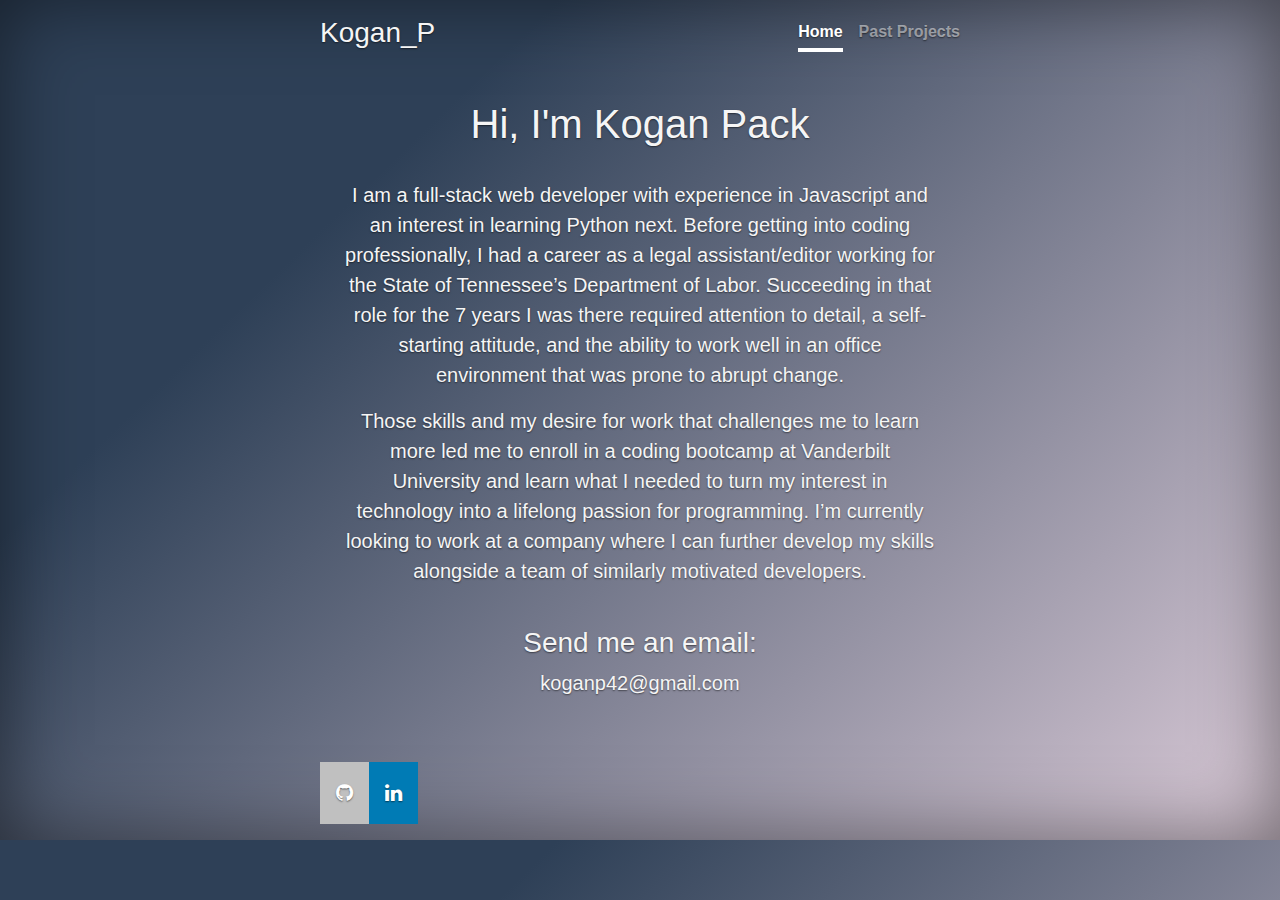
==== index.html @ a770a64e "Attempting to switch contacts into index. Tweaking css to fix pg layout" ====
<!DOCTYPE html>
<html lang="en">

<head>
    <meta charset="UTF-8">
    <meta name="viewport" content="width=device-width, initial-scale=1, shrink-to-fit=no">
    <title>Kogan's Responsive Portfolio</title>
    <link rel="stylesheet" href="https://stackpath.bootstrapcdn.com/bootstrap/4.3.1/css/bootstrap.min.css" integrity="sha384-ggOyR0iXCbMQv3Xipma34MD+dH/1fQ784/j6cY/iJTQUOhcWr7x9JvoRxT2MZw1T" crossorigin="anonymous">
    <link rel="stylesheet" href="https://cdnjs.cloudflare.com/ajax/libs/font-awesome/4.7.0/css/font-awesome.min.css">
    <link rel="stylesheet" type="text/css" href="assets/style.css">
</head>

<body class="text-center">
    <div class="cover-container d-flex w-100 h-100 p-3 mx-auto flex-column">
        <header class="masthead mb-auto">
            <div class="inner">
                <h3 class="masthead-brand">Kogan_P</h3>
                <nav class="nav nav-masthead justify-content-center">
                    <a class="nav-link active" href="index.html">Home</a>
                    <!-- <a class="nav-link" href="contacts.html">Contact Me</a> -->
                    <a class="nav-link" href="portfolio.html">Past Projects</a>
                </nav>
            </div>
        </header>

        <main role="main" class="inner cover my-5">
            <h1 class="cover-heading">Hi, I'm Kogan Pack</h1>
            <br>
            <p class="lead">
                    I am a full-stack web developer with experience in Javascript and an interest in learning Python next. Before getting into coding professionally, I had a career as a legal assistant/editor working for the State of Tennessee’s Department of Labor. Succeeding in that role for the 7 years I was there required attention to detail, a self-starting attitude, and the ability to work well in an office environment that was prone to abrupt change. 
            </p>  
            <p class="lead">        
                    Those skills and my desire for work that challenges me to learn more led me to enroll in a coding bootcamp at Vanderbilt University and learn what I needed to turn my interest in technology into a lifelong passion for programming. I’m currently looking to work at a company where I can further develop my skills alongside a team of similarly motivated developers.
            </p>
            <br>
            <h3 class="cover-heading">Send me an email:</h1>
            <p class="lead">koganp42@gmail.com</p>
        </main>

        <footer class="mastfoot mt-auto">
            <div class="inner icon-bar d-flex">
                <a href="https://github.com/koganp42" class="github"><i class="fa fa-github"></i></a>
                <a href="https://www.linkedin.com/in/kogan-pack-656b48178/" class="linkedin"><i class="fa fa-linkedin"></i></a>
            </div>
        </footer>
    </div>

    <script src="https://code.jquery.com/jquery-3.3.1.slim.min.js"
        integrity="sha384-q8i/X+965DzO0rT7abK41JStQIAqVgRVzpbzo5smXKp4YfRvH+8abtTE1Pi6jizo"
        crossorigin="anonymous"></script>
    <script src="https://cdnjs.cloudflare.com/ajax/libs/popper.js/1.14.7/umd/popper.min.js"
        integrity="sha384-UO2eT0CpHqdSJQ6hJty5KVphtPhzWj9WO1clHTMGa3JDZwrnQq4sF86dIHNDz0W1"
        crossorigin="anonymous"></script>
    <script src="https://stackpath.bootstrapcdn.com/bootstrap/4.3.1/js/bootstrap.min.js"
        integrity="sha384-JjSmVgyd0p3pXB1rRibZUAYoIIy6OrQ6VrjIEaFf/nJGzIxFDsf4x0xIM+B07jRM"
        crossorigin="anonymous"></script>
</body>

</html>
---- assets/style.css ----
/* body {
    font-family: 'Aerial','Helvetica Neue', Helvetica, sans-serif;
    background-color: #b1ade2;
background-image: linear-gradient(315deg, #b1ade2 0%, #7ddff8 74%);



}

#koganPic {
    height: 150px;
    width: 150px;
}

.border-1 {
    border-width: 5px !important;
    border-color: teal !important;
} */
/*
 * Globals
 */

/* Links */
a,
a:focus,
a:hover {
    color: #fff;
}

.btn-secondary,
.btn-secondary:hover,
.btn-secondary:focus {
    color: #333;
    text-shadow: none;
    background-color: #fff;
    border: .05rem solid #fff;
}

body {
    height: 100%;
    background-color: #dbcbd8;
    background-image: linear-gradient(316deg, #dbcbd8 0%, #2e4057 74%);
    display: -ms-flexbox;
    display: flex;
    color: whitesmoke;
    text-shadow: 0 .05rem .1rem rgba(0, 0, 0, .5);
    box-shadow: inset 0 0 5rem rgba(0, 0, 0, .5);
}

.cover-container {
    max-width: 42em;
}

.masthead {
    margin-bottom: 2rem;
}

.masthead-brand {
    margin-bottom: 0;
}

.nav-masthead .nav-link {
    padding: .25rem 0;
    font-weight: 700;
    color: rgba(255, 255, 255, .5);
    background-color: transparent;
    border-bottom: .25rem solid transparent;
}

.nav-masthead .nav-link:hover,
.nav-masthead .nav-link:focus {
    border-bottom-color: rgba(255, 255, 255, .25);
}

.nav-masthead .nav-link + .nav-link {
    margin-left: 1rem;
}

.nav-masthead .active {
    color: #fff;
    border-bottom-color: #fff;
}

@media (min-width: 48em) {
    .masthead-brand {
        float: left;
  }
    .nav-masthead {
        float: right;
  }
}

.cover {
    padding: 0 1.5rem;
}
.cover .btn-lg {
    padding: .75rem 1.25rem;
    font-weight: 700;
}

.icon-bar {
    width: 50px;
  }
  
.icon-bar a {
    display: block;
    text-align: center;
    padding: 16px;
    transition: all 0.3s ease;
    color: white;
    font-size: 20px;
}
  
.icon-bar a:hover {
    background-color: #000;
}

.linkedin {
    background: #007bb5;
    color: white;
}

.github {
    background: silver;
    color: white;
}
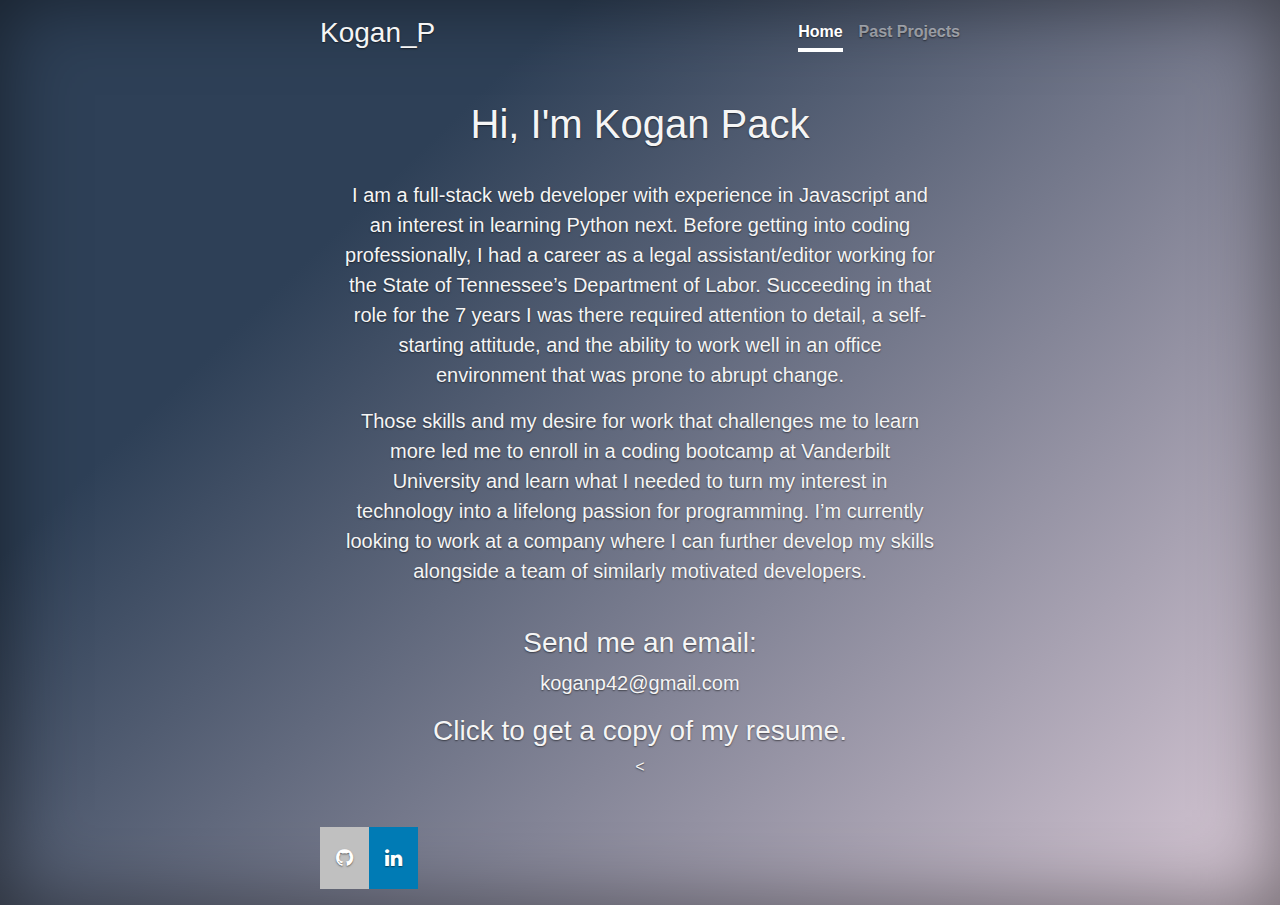
==== commit 43437091: "Added brand statement" ====
--- a/index.html
+++ b/index.html
@@ -35,6 +35,8 @@
             <br>
             <h3 class="cover-heading">Send me an email:</h1>
             <p class="lead">koganp42@gmail.com</p>
+            <h3 class="cover-heading"><a>Click to get a copy of my resume.</a></h3>
+            <
         </main>
 
         <footer class="mastfoot mt-auto">
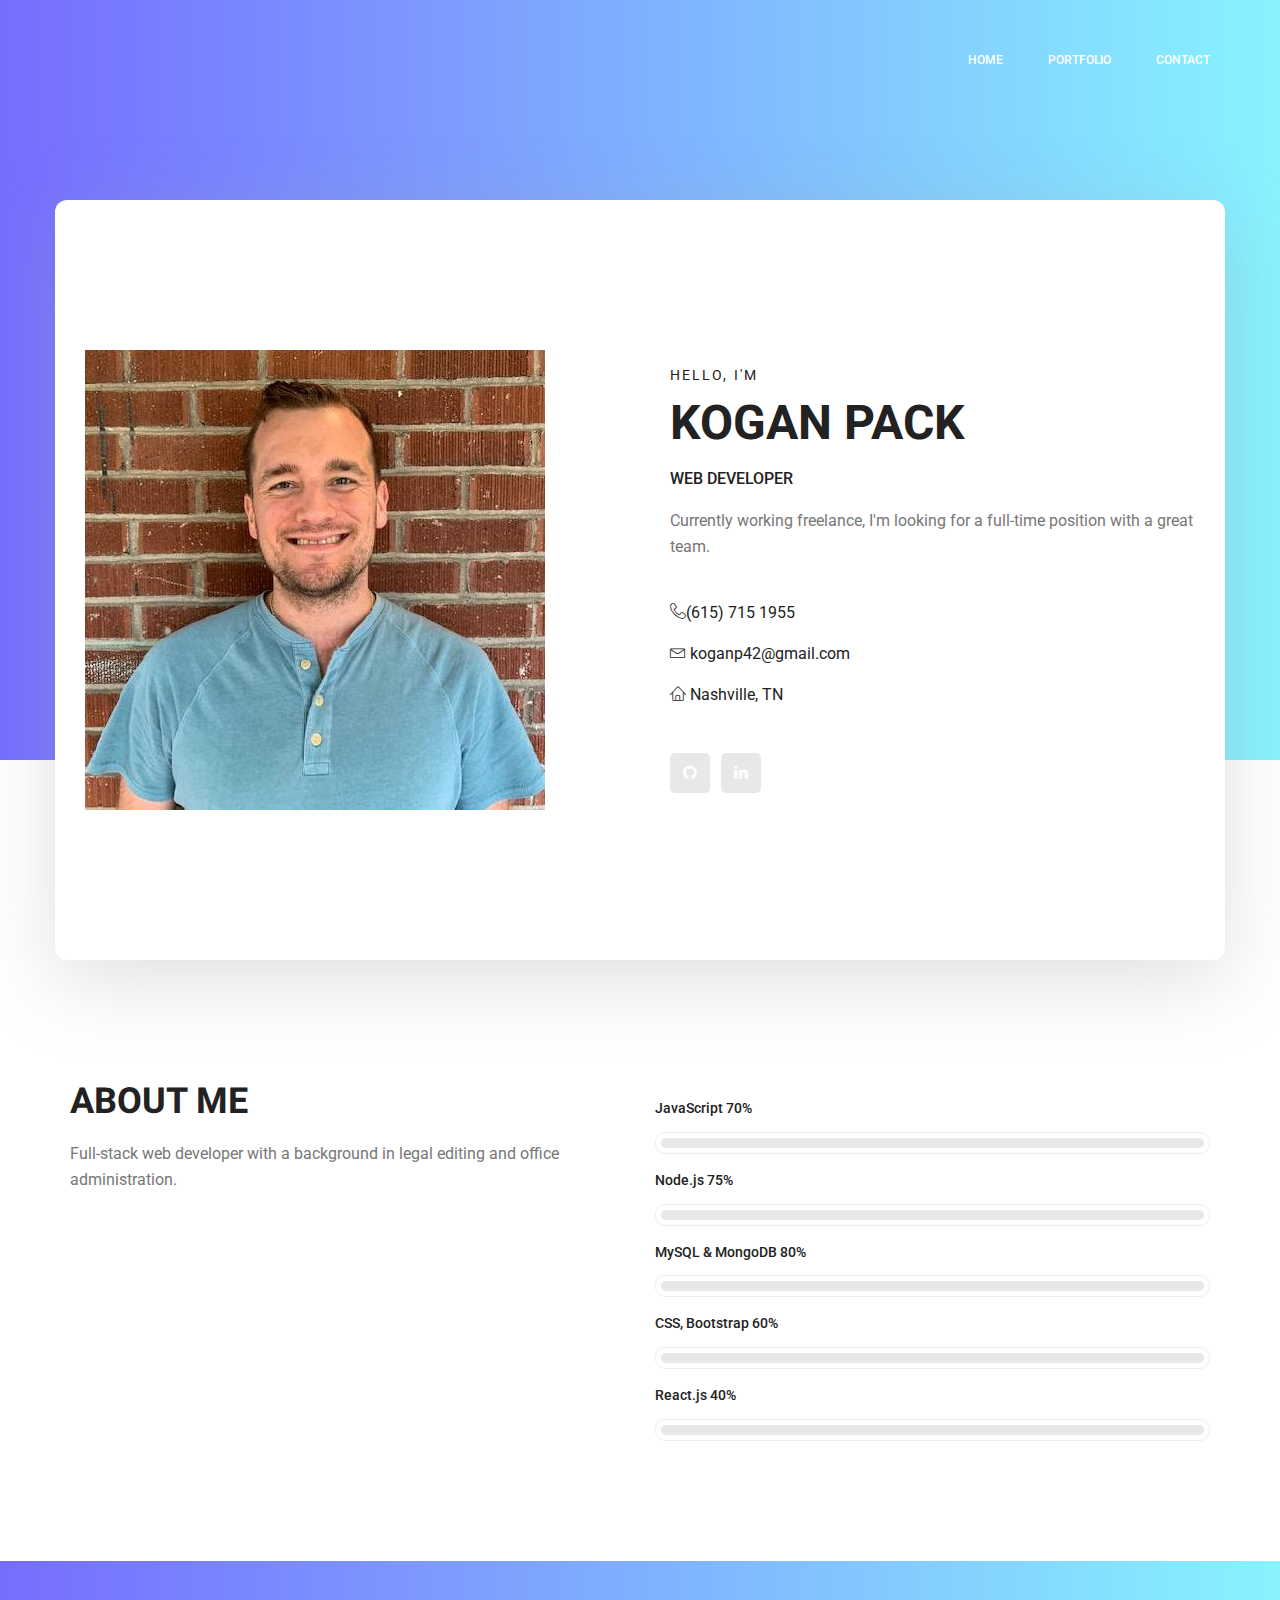
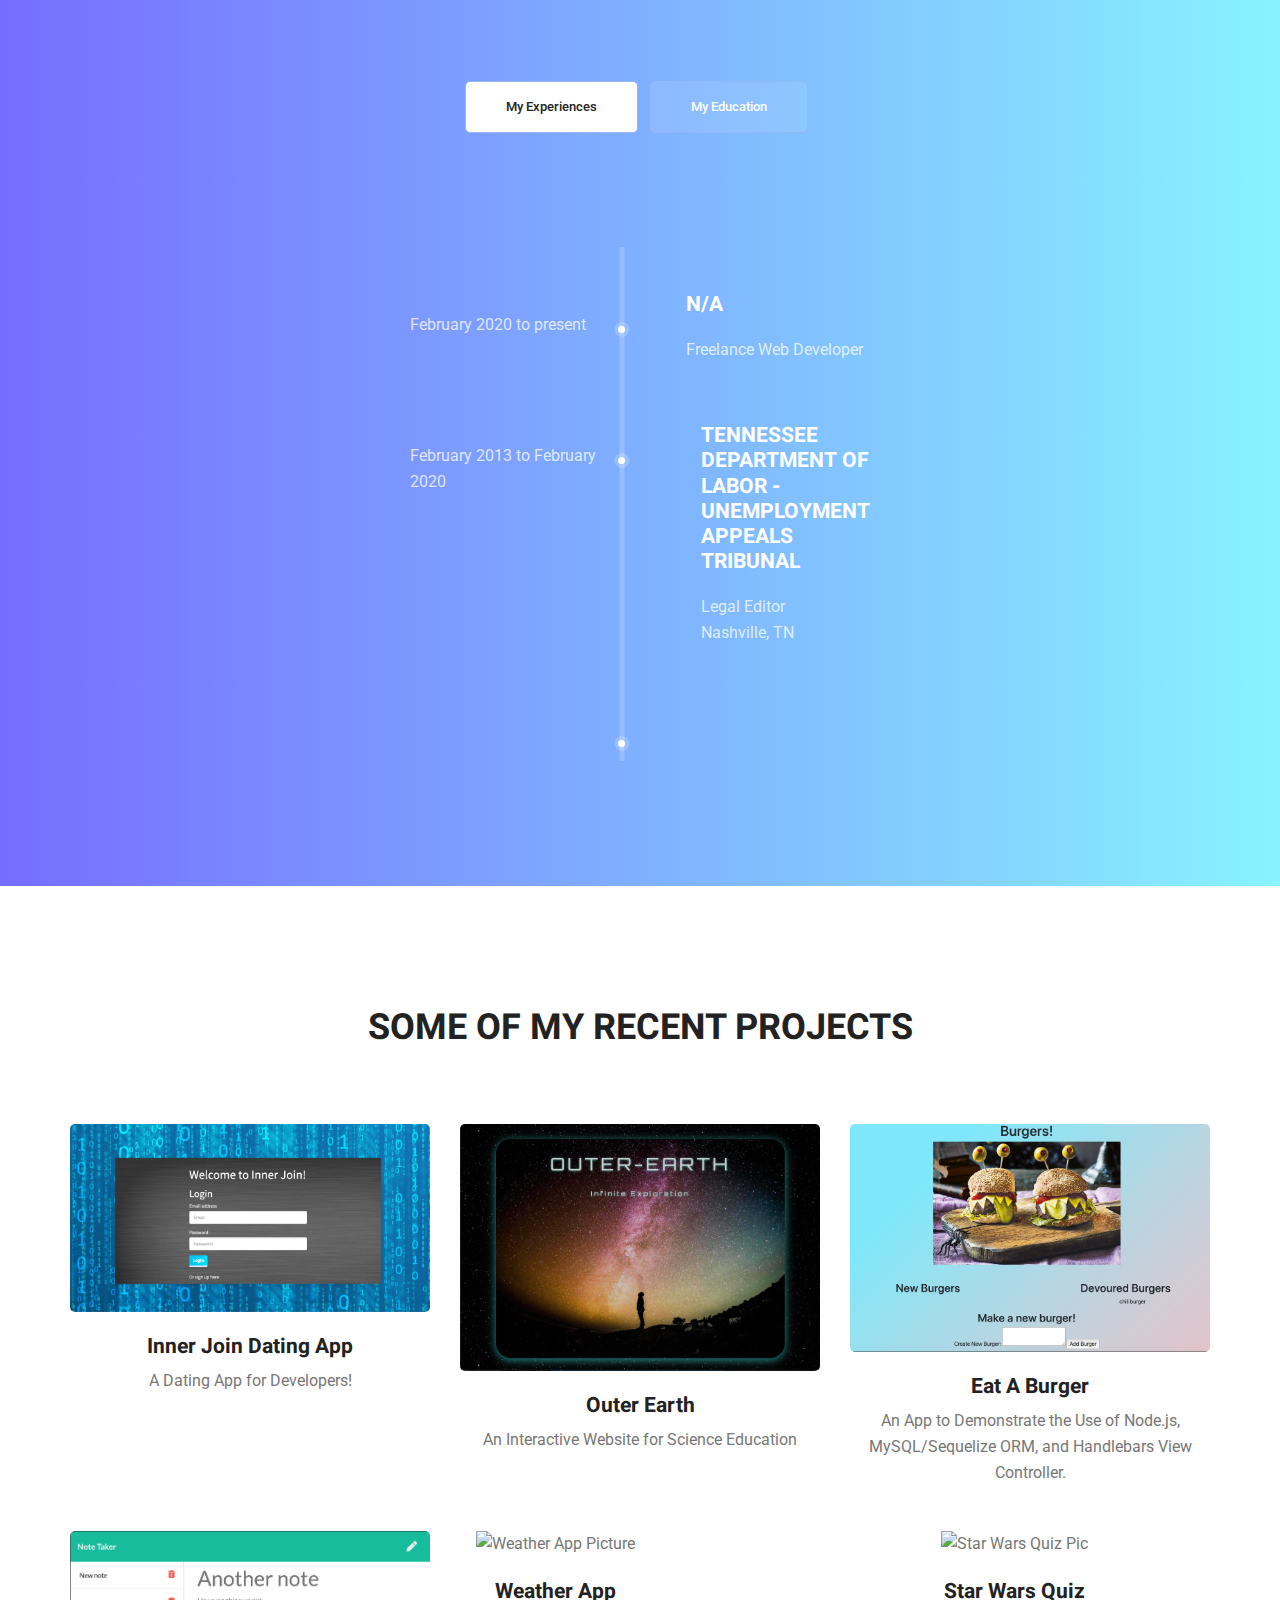
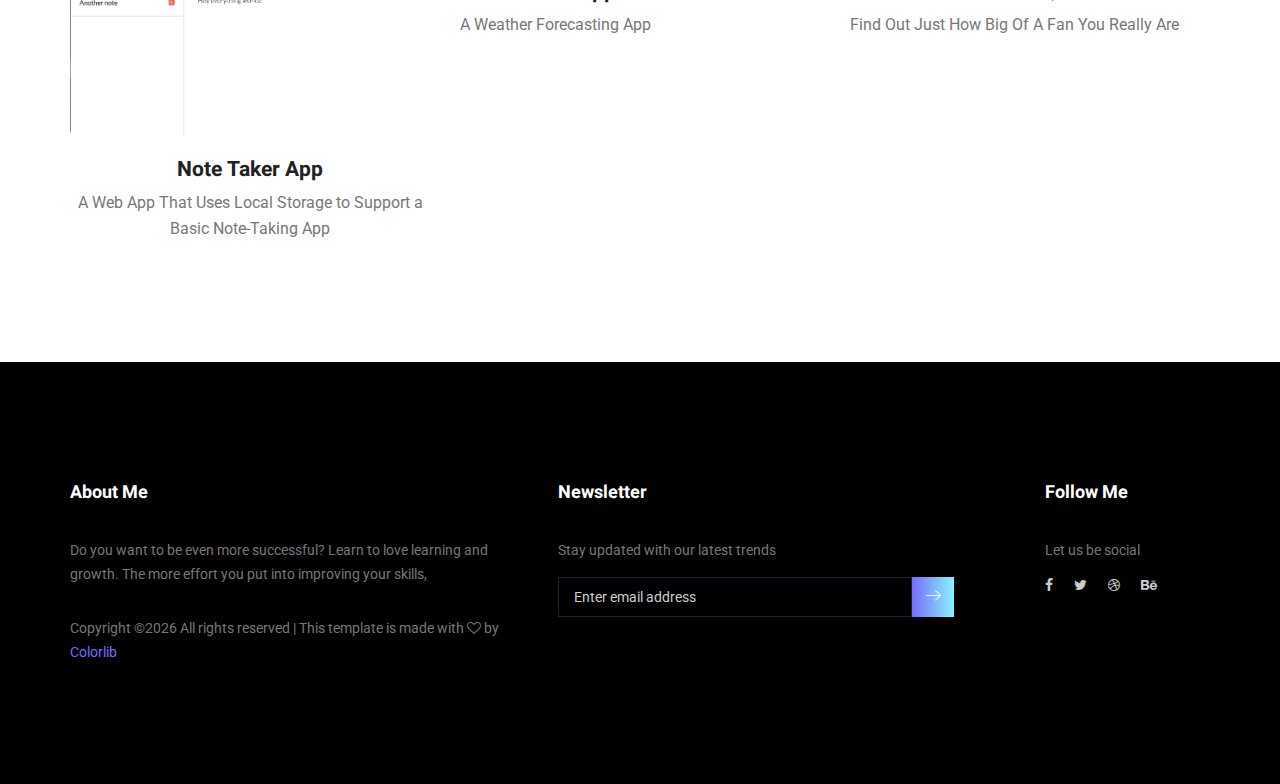
==== commit 17d7a8cd: "Fully revamped portfolio site with links to past projects" ====
--- a/index.html
+++ b/index.html
@@ -1,61 +1,402 @@
-<!DOCTYPE html>
-<html lang="en">
-
-<head>
-    <meta charset="UTF-8">
-    <meta name="viewport" content="width=device-width, initial-scale=1, shrink-to-fit=no">
-    <title>Kogan's Responsive Portfolio</title>
-    <link rel="stylesheet" href="https://stackpath.bootstrapcdn.com/bootstrap/4.3.1/css/bootstrap.min.css" integrity="sha384-ggOyR0iXCbMQv3Xipma34MD+dH/1fQ784/j6cY/iJTQUOhcWr7x9JvoRxT2MZw1T" crossorigin="anonymous">
-    <link rel="stylesheet" href="https://cdnjs.cloudflare.com/ajax/libs/font-awesome/4.7.0/css/font-awesome.min.css">
-    <link rel="stylesheet" type="text/css" href="assets/style.css">
-</head>
-
-<body class="text-center">
-    <div class="cover-container d-flex w-100 h-100 p-3 mx-auto flex-column">
-        <header class="masthead mb-auto">
-            <div class="inner">
-                <h3 class="masthead-brand">Kogan_P</h3>
-                <nav class="nav nav-masthead justify-content-center">
-                    <a class="nav-link active" href="index.html">Home</a>
-                    <!-- <a class="nav-link" href="contacts.html">Contact Me</a> -->
-                    <a class="nav-link" href="portfolio.html">Past Projects</a>
-                </nav>
-            </div>
-        </header>
-
-        <main role="main" class="inner cover my-5">
-            <h1 class="cover-heading">Hi, I'm Kogan Pack</h1>
-            <br>
-            <p class="lead">
-                    I am a full-stack web developer with experience in Javascript and an interest in learning Python next. Before getting into coding professionally, I had a career as a legal assistant/editor working for the State of Tennessee’s Department of Labor. Succeeding in that role for the 7 years I was there required attention to detail, a self-starting attitude, and the ability to work well in an office environment that was prone to abrupt change. 
-            </p>  
-            <p class="lead">        
-                    Those skills and my desire for work that challenges me to learn more led me to enroll in a coding bootcamp at Vanderbilt University and learn what I needed to turn my interest in technology into a lifelong passion for programming. I’m currently looking to work at a company where I can further develop my skills alongside a team of similarly motivated developers.
-            </p>
-            <br>
-            <h3 class="cover-heading">Send me an email:</h1>
-            <p class="lead">koganp42@gmail.com</p>
-            <h3 class="cover-heading"><a>Click to get a copy of my resume.</a></h3>
-            <
-        </main>
-
-        <footer class="mastfoot mt-auto">
-            <div class="inner icon-bar d-flex">
-                <a href="https://github.com/koganp42" class="github"><i class="fa fa-github"></i></a>
-                <a href="https://www.linkedin.com/in/kogan-pack-656b48178/" class="linkedin"><i class="fa fa-linkedin"></i></a>
-            </div>
-        </footer>
-    </div>
-
-    <script src="https://code.jquery.com/jquery-3.3.1.slim.min.js"
-        integrity="sha384-q8i/X+965DzO0rT7abK41JStQIAqVgRVzpbzo5smXKp4YfRvH+8abtTE1Pi6jizo"
-        crossorigin="anonymous"></script>
-    <script src="https://cdnjs.cloudflare.com/ajax/libs/popper.js/1.14.7/umd/popper.min.js"
-        integrity="sha384-UO2eT0CpHqdSJQ6hJty5KVphtPhzWj9WO1clHTMGa3JDZwrnQq4sF86dIHNDz0W1"
-        crossorigin="anonymous"></script>
-    <script src="https://stackpath.bootstrapcdn.com/bootstrap/4.3.1/js/bootstrap.min.js"
-        integrity="sha384-JjSmVgyd0p3pXB1rRibZUAYoIIy6OrQ6VrjIEaFf/nJGzIxFDsf4x0xIM+B07jRM"
-        crossorigin="anonymous"></script>
-</body>
-
+<!doctype html>
+<html lang="en">
+    <head>
+        <!-- Required meta tags -->
+        <meta charset="utf-8">
+        <meta name="viewport" content="width=device-width, initial-scale=1, shrink-to-fit=no">
+        <link rel="icon" href="img/favicon.png" type="image/png">
+        <title>Kogan Pack's Portfolio</title>
+        <!-- Bootstrap CSS -->
+        <link rel="stylesheet" href="css/bootstrap.css">
+        <link rel="stylesheet" href="vendors/linericon/style.css">
+        <link rel="stylesheet" href="css/font-awesome.min.css">
+        <link rel="stylesheet" href="vendors/owl-carousel/owl.carousel.min.css">
+        <link rel="stylesheet" href="vendors/lightbox/simpleLightbox.css">
+        <link rel="stylesheet" href="vendors/nice-select/css/nice-select.css">
+        <link rel="stylesheet" href="vendors/animate-css/animate.css">
+        <link rel="stylesheet" href="vendors/popup/magnific-popup.css">
+        <link rel="stylesheet" href="vendors/flaticon/flaticon.css">
+        <!-- main css -->
+        <link rel="stylesheet" href="css/style.css">
+        <link rel="stylesheet" href="css/responsive.css">
+    </head>
+    <body>
+        
+        <!--================Header Menu Area =================-->
+        <header class="header_area">
+            <div class="main_menu">
+            	<nav class="navbar navbar-expand-lg navbar-light">
+					<div class="container box_1620">
+						<button class="navbar-toggler" type="button" data-toggle="collapse" data-target="#navbarSupportedContent" aria-controls="navbarSupportedContent" aria-expanded="false" aria-label="Toggle navigation">
+							<span class="icon-bar"></span>
+							<span class="icon-bar"></span>
+							<span class="icon-bar"></span>
+						</button>
+						<div class="collapse navbar-collapse offset" id="navbarSupportedContent">
+							<ul class="nav navbar-nav menu_nav ml-auto">
+								<li class="nav-item active"><a class="nav-link" href="index.html">Home</a></li> 
+								<li class="nav-item"><a class="nav-link" href="portfolio.html">Portfolio</a></li> 
+								<li class="nav-item"><a class="nav-link" href="contact.html">Contact</a></li>
+							</ul>
+						</div> 
+					</div>
+            	</nav>
+            </div>
+        </header>
+        <!--================Header Menu Area =================-->
+        
+        <!--================Home Banner Area =================-->
+        <section class="home_banner_area">
+           	<div class="container box_1620">
+           		<div class="banner_inner d-flex align-items-center">
+					<div class="banner_content">
+						<div class="media">
+							<div class="d-flex">
+								<img src="img/profilePic.jpeg" alt="Kogan Pack Profile Picture">
+							</div>
+							<div class="media-body">
+								<div class="personal_text">
+									<h6>Hello, I'm</h6>
+									<h3>Kogan Pack</h3>
+									<h4>Web Developer</h4>
+									<p>Currently working freelance, I'm looking for a full-time position with a great team.</p>
+									<ul class="list basic_info">
+										<li><i class="lnr lnr-phone-handset"></i>(615) 715 1955</a></li>
+										<li><i class="lnr lnr-envelope"></i> koganp42@gmail.com</a></li>
+										<li><i class="lnr lnr-home"></i> Nashville, TN</a></li>
+									</ul>
+									<ul class="list personal_social">
+										<li><a href="https://github.com/koganp42"><i class="fa fa-github"></i></a></li>
+										<li><a href="https://www.linkedin.com/in/kogan-pack-656b48178/"><i class="fa fa-linkedin"></i></a></li>
+									</ul>
+								</div>
+							</div>
+						</div>
+					</div>
+				</div>
+            </div>
+        </section>
+        <!--================End Home Banner Area =================-->
+        
+        <!--================Welcome Area =================-->
+        <section class="welcome_area p_120">
+        	<div class="container">
+        		<div class="row welcome_inner">
+        			<div class="col-lg-6">
+        				<div class="welcome_text">
+        					<h4>About Me</h4>
+        					<p>Full-stack web developer with a background in legal editing and office administration. </p>
+        				</div>
+        			</div>
+        			<div class="col-lg-6">
+        				<div class="tools_expert">
+        					<div class="skill_main">
+								<div class="skill_item">
+									<h4>JavaScript <span class="counter">70</span>%</h4>
+									<div class="progress_br">
+										<div class="progress">
+											<div class="progress-bar" role="progressbar" aria-valuenow="70" aria-valuemin="0" aria-valuemax="100"></div>
+										</div>
+									</div>
+								</div>
+								<div class="skill_item">
+									<h4>Node.js <span class="counter">75</span>%</h4>
+									<div class="progress_br">
+										<div class="progress">
+											<div class="progress-bar" role="progressbar" aria-valuenow="75" aria-valuemin="0" aria-valuemax="100"></div>
+										</div>
+									</div>
+								</div>
+								<div class="skill_item">
+									<h4>MySQL & MongoDB <span class="counter">80</span>%</h4>
+									<div class="progress_br">
+										<div class="progress">
+											<div class="progress-bar" role="progressbar" aria-valuenow="80" aria-valuemin="0" aria-valuemax="100"></div>
+										</div>
+									</div>
+								</div>
+								<div class="skill_item">
+									<h4>CSS, Bootstrap <span class="counter">60</span>%</h4>
+									<div class="progress_br">
+										<div class="progress">
+											<div class="progress-bar" role="progressbar" aria-valuenow="60" aria-valuemin="0" aria-valuemax="100"></div>
+										</div>
+									</div>
+								</div>
+								<div class="skill_item">
+									<h4>React.js <span class="counter">40</span>%</h4>
+									<div class="progress_br">
+										<div class="progress">
+											<div class="progress-bar" role="progressbar" aria-valuenow="40" aria-valuemin="0" aria-valuemax="100"></div>
+										</div>
+									</div>
+								</div>
+							</div>
+        				</div>
+        			</div>
+        		</div>
+        	</div>
+        </section>
+        <!--================End Welcome Area =================-->
+        
+        <!--================My Tabs Area =================-->
+        <section class="mytabs_area p_120">
+        	<div class="container">
+        		<div class="tabs_inner">
+					<ul class="nav nav-tabs" id="myTab" role="tablist">
+						<li class="nav-item">
+							<a class="nav-link active" id="home-tab" data-toggle="tab" href="#home" role="tab" aria-controls="home" aria-selected="true">My Experiences</a>
+						</li>
+						<li class="nav-item">
+							<a class="nav-link" id="profile-tab" data-toggle="tab" href="#profile" role="tab" aria-controls="profile" aria-selected="false">My Education</a>
+						</li>
+					</ul>
+					<div class="tab-content" id="myTabContent">
+						<div class="tab-pane fade show active" id="home" role="tabpanel" aria-labelledby="home-tab">
+							<ul class="list">
+								<li>
+									<span></span>
+									<div class="media">
+										<div class="d-flex">
+											<p>February 2020 to present</p>
+										</div>
+										<div class="media-body">
+											<h4>N/A</h4>
+											<p>Freelance Web Developer</p>
+										</div>
+									</div>
+								</li>
+								<li>
+									<span></span>
+									<div class="media">
+										<div class="d-flex">
+											<p>February 2013 to February 2020</p>
+										</div>
+										<div class="media-body">
+											<h4>Tennessee Department of Labor - Unemployment Appeals Tribunal</h4>
+											<p>Legal Editor <br />Nashville, TN</p>
+										</div>
+									</div>
+								</li>
+								<li>
+								<span></span>
+									<div class="media">
+										<div class="d-flex">
+											<!-- <p>Duration</p> -->
+										</div>
+										<div class="media-body">
+											<!-- <h4>Colorlib</h4>
+											<p>Title <br />Location</p> -->
+										</div>
+									</div>
+								</li>
+							</ul>
+						</div>
+						<div class="tab-pane fade" id="profile" role="tabpanel" aria-labelledby="profile-tab">
+							<ul class="list">
+								<li>
+									<span></span>
+									<div class="media">
+										<div class="d-flex">
+											<p>2019 - 2020</p>
+										</div>
+										<div class="media-body">
+											<h4>Web Development Bootcamp</h4>
+											<p>at Vanderbilt University <br />HTML5, CSS3, JavaScript, jQuery, Bootstrap, MySQL, MongoDB, React.js, Node.js, <br /> Express.js, MERN Stack, Agile Development, Heroku, Git, and QA</p>
+										</div>
+									</div>
+								</li>
+								<li>
+									<span></span>
+									<div class="media">
+										<div class="d-flex">
+											<p>August 2008 to December 2012</p>
+										</div>
+										<div class="media-body">
+											<h4>Middle Tennessee State University</h4>
+											<p>Bachelor of Arts in English Literature  <br />Murfreesboro, Tennessee</p>
+										</div>
+									</div>
+								</li>
+								<li>
+									<span></span>
+									<div class="media">
+										<div class="d-flex">
+											<p></p>
+										</div>
+										<div class="media-body">
+											<h4></h4>
+											<p></p>
+										</div>
+									</div>
+								</li>
+							</ul>
+						</div>
+					</div>
+        		</div>
+        	</div>
+        </section>
+        <!--================End My Tabs Area =================-->
+        
+        <!--================Home Gallery Area =================-->
+        <section class="home_gallery_area p_120">
+        	<div class="container">
+        		<div class="main_title">
+        			<h2>Some of My Recent Projects</h2>
+        		</div>
+        	</div>
+        	<div class="container">
+        		<div class="gallery_f_inner row imageGallery1">
+        			<div class="col-lg-4 col-md-4 col-sm-6 brand manipul design print">
+        				<div class="h_gallery_item">
+        					<div class="g_img_item">
+        						<img class="img-fluid" src="img/gallery/InnerJoinProject.png" alt="Inner Join Project Picture">
+        						<a class="light" href="https://immense-hamlet-86412.herokuapp.com/"><img src="img/gallery/icon.png" alt="Inner Join Project Highlighted Image"></a>
+        					</div>
+        					<div class="g_item_text">
+        						<h4>Inner Join Dating App</h4>
+        						<p>A Dating App for Developers!</p>
+        					</div>
+        				</div>
+        			</div>
+        			<div class="col-lg-4 col-md-4 col-sm-6 brand manipul creative">
+        				<div class="h_gallery_item">
+        					<div class="g_img_item">
+        						<img class="img-fluid" src="img/gallery/outer-earth-pic.png" alt="Outer Earth Project Image">
+        						<a class="light" href="https://koganp42.github.io/Outer_Earth/"><img src="img/gallery/icon.png" alt="Outer Earth Project Highlighted Image"></a>
+        					</div>
+        					<div class="g_item_text">
+        						<h4>Outer Earth</h4>
+        						<p>An Interactive Website for Science Education</p>
+        					</div>
+        				</div>
+        			</div>
+        			<div class="col-lg-4 col-md-4 col-sm-6 manipul creative design print">
+        				<div class="h_gallery_item">
+        					<div class="g_img_item">
+        						<img class="img-fluid" src="img/gallery/EatABurger.png" alt="Eat A Burger App">
+        						<a class="light" href="https://dry-hamlet-34142.herokuapp.com/"><img src="img/gallery/icon.png" alt=""></a>
+        					</div>
+        					<div class="g_item_text">
+        						<h4>Eat A Burger</h4>
+        						<p>An App to Demonstrate the Use of Node.js, MySQL/Sequelize ORM, and Handlebars View Controller.</p>
+        					</div>
+        				</div>
+        			</div>
+        			<div class="col-lg-4 col-md-4 col-sm-6 brand creative print">
+        				<div class="h_gallery_item">
+        					<div class="g_img_item">
+        						<img class="img-fluid" src="img/gallery/note-taker-example.png" alt="Note Taker App Picture">
+        						<a class="light" href="https://github.com/koganp42/Note_Taker"><img src="img/gallery/icon.png" alt=""></a>
+        					</div>
+        					<div class="g_item_text">
+        						<h4>Note Taker App</h4>
+        						<p>A Web App That Uses Local Storage to Support a Basic Note-Taking App</p>
+        					</div>
+        				</div>
+        			</div>
+        			<div class="col-lg-4 col-md-4 col-sm-6 brand manipul design">
+        				<div class="h_gallery_item">
+        					<div class="g_img_item">
+        						<img class="img-fluid" src="img/gallery/weather-app-pic.png" alt="Weather App Picture">
+        						<a class="light" href="https://koganp42.github.io/weather-forecaster/"><img src="img/gallery/icon.png" alt=""></a>
+        					</div>
+        					<div class="g_item_text">
+        						<h4>Weather App</h4>
+        						<p>A Weather Forecasting App</p>
+        					</div>
+        				</div>
+        			</div>
+        			<div class="col-lg-4 col-md-4 col-sm-6 brand creative">
+        				<div class="h_gallery_item">
+        					<div class="g_img_item">
+        						<img class="img-fluid" src="img/gallery/StarWarsQuiz.png" alt="Star Wars Quiz Pic">
+        						<a class="light" href="https://koganp42.github.io/starWarsQuizGame/"><img src="img/gallery/icon.png" alt=""></a>
+        					</div>
+        					<div class="g_item_text">
+        						<h4>Star Wars Quiz</h4>
+        						<p>Find Out Just How Big Of A Fan You Really Are</p>
+        					</div>
+        				</div>
+        			</div>
+        		</div>
+        	</div>
+        </section>
+        <!--================End Home Gallery Area =================-->
+        
+        
+        <!--================Footer Area =================-->
+        <footer class="footer_area p_120">
+        	<div class="container">
+        		<div class="row footer_inner">
+        			<div class="col-lg-5 col-sm-6">
+        				<aside class="f_widget ab_widget">
+        					<div class="f_title">
+        						<h3>About Me</h3>
+        					</div>
+        					<p>Do you want to be even more successful? Learn to love learning and growth. The more effort you put into improving your skills,</p>
+        					<p><!-- Link back to Colorlib can't be removed. Template is licensed under CC BY 3.0. -->
+Copyright &copy;<script>document.write(new Date().getFullYear());</script> All rights reserved | This template is made with <i class="fa fa-heart-o" aria-hidden="true"></i> by <a href="https://colorlib.com" target="_blank">Colorlib</a>
+<!-- Link back to Colorlib can't be removed. Template is licensed under CC BY 3.0. --></p>
+        				</aside>
+        			</div>
+        			<div class="col-lg-5 col-sm-6">
+        				<aside class="f_widget news_widget">
+        					<div class="f_title">
+        						<h3>Newsletter</h3>
+        					</div>
+        					<p>Stay updated with our latest trends</p>
+        					<div id="mc_embed_signup">
+                                <form target="_blank" action="https://spondonit.us12.list-manage.com/subscribe/post?u=1462626880ade1ac87bd9c93a&amp;id=92a4423d01" method="get" class="subscribe_form relative">
+                                	<div class="input-group d-flex flex-row">
+                                        <input name="EMAIL" placeholder="Enter email address" onfocus="this.placeholder = ''" onblur="this.placeholder = 'Email Address '" required="" type="email">
+                                        <button class="btn sub-btn"><span class="lnr lnr-arrow-right"></span></button>		
+                                    </div>				
+                                    <div class="mt-10 info"></div>
+                                </form>
+                            </div>
+        				</aside>
+        			</div>
+        			<div class="col-lg-2">
+        				<aside class="f_widget social_widget">
+        					<div class="f_title">
+        						<h3>Follow Me</h3>
+        					</div>
+        					<p>Let us be social</p>
+        					<ul class="list">
+        						<li><a href="#"><i class="fa fa-facebook"></i></a></li>
+        						<li><a href="#"><i class="fa fa-twitter"></i></a></li>
+        						<li><a href="#"><i class="fa fa-dribbble"></i></a></li>
+        						<li><a href="#"><i class="fa fa-behance"></i></a></li>
+        					</ul>
+        				</aside>
+        			</div>
+        		</div>
+        	</div>
+        </footer>
+        <!--================End Footer Area =================-->
+        
+        
+        
+        
+        
+        
+        <!-- Optional JavaScript -->
+        <!-- jQuery first, then Popper.js, then Bootstrap JS -->
+        <script src="js/jquery-3.3.1.min.js"></script>
+        <script src="js/popper.js"></script>
+        <script src="js/bootstrap.min.js"></script>
+        <script src="js/stellar.js"></script>
+        <script src="vendors/lightbox/simpleLightbox.min.js"></script>
+        <script src="vendors/nice-select/js/jquery.nice-select.min.js"></script>
+        <script src="vendors/isotope/imagesloaded.pkgd.min.js"></script>
+        <script src="vendors/isotope/isotope.pkgd.min.js"></script>
+        <script src="vendors/owl-carousel/owl.carousel.min.js"></script>
+        <script src="vendors/popup/jquery.magnific-popup.min.js"></script>
+        <script src="js/jquery.ajaxchimp.min.js"></script>
+        <script src="vendors/counter-up/jquery.waypoints.min.js"></script>
+        <script src="vendors/counter-up/jquery.counterup.min.js"></script>
+        <script src="js/mail-script.js"></script>
+        <script src="js/theme.js"></script>
+    </body>
 </html>--- a/vendors/linericon/style.css
+++ b/vendors/linericon/style.css
@@ -0,0 +1,536 @@
+@font-face {
+	font-family: 'Linearicons-Free';
+	src:url('fonts/Linearicons-Free.eot?w118d');
+	src:url('fonts/Linearicons-Free.eot?#iefixw118d') format('embedded-opentype'),
+		url('fonts/Linearicons-Free.woff2?w118d') format('woff2'),
+		url('fonts/Linearicons-Free.woff?w118d') format('woff'),
+		url('fonts/Linearicons-Free.ttf?w118d') format('truetype'),
+		url('fonts/Linearicons-Free.svg?w118d#Linearicons-Free') format('svg');
+	font-weight: normal;
+	font-style: normal;
+}
+
+.lnr {
+	font-family: 'Linearicons-Free';
+	speak: none;
+	font-style: normal;
+	font-weight: normal;
+	font-variant: normal;
+	text-transform: none;
+	line-height: 1;
+
+	/* Better Font Rendering =========== */
+	-webkit-font-smoothing: antialiased;
+	-moz-osx-font-smoothing: grayscale;
+}
+
+.lnr-home:before {
+	content: "\e800";
+}
+.lnr-apartment:before {
+	content: "\e801";
+}
+.lnr-pencil:before {
+	content: "\e802";
+}
+.lnr-magic-wand:before {
+	content: "\e803";
+}
+.lnr-drop:before {
+	content: "\e804";
+}
+.lnr-lighter:before {
+	content: "\e805";
+}
+.lnr-poop:before {
+	content: "\e806";
+}
+.lnr-sun:before {
+	content: "\e807";
+}
+.lnr-moon:before {
+	content: "\e808";
+}
+.lnr-cloud:before {
+	content: "\e809";
+}
+.lnr-cloud-upload:before {
+	content: "\e80a";
+}
+.lnr-cloud-download:before {
+	content: "\e80b";
+}
+.lnr-cloud-sync:before {
+	content: "\e80c";
+}
+.lnr-cloud-check:before {
+	content: "\e80d";
+}
+.lnr-database:before {
+	content: "\e80e";
+}
+.lnr-lock:before {
+	content: "\e80f";
+}
+.lnr-cog:before {
+	content: "\e810";
+}
+.lnr-trash:before {
+	content: "\e811";
+}
+.lnr-dice:before {
+	content: "\e812";
+}
+.lnr-heart:before {
+	content: "\e813";
+}
+.lnr-star:before {
+	content: "\e814";
+}
+.lnr-star-half:before {
+	content: "\e815";
+}
+.lnr-star-empty:before {
+	content: "\e816";
+}
+.lnr-flag:before {
+	content: "\e817";
+}
+.lnr-envelope:before {
+	content: "\e818";
+}
+.lnr-paperclip:before {
+	content: "\e819";
+}
+.lnr-inbox:before {
+	content: "\e81a";
+}
+.lnr-eye:before {
+	content: "\e81b";
+}
+.lnr-printer:before {
+	content: "\e81c";
+}
+.lnr-file-empty:before {
+	content: "\e81d";
+}
+.lnr-file-add:before {
+	content: "\e81e";
+}
+.lnr-enter:before {
+	content: "\e81f";
+}
+.lnr-exit:before {
+	content: "\e820";
+}
+.lnr-graduation-hat:before {
+	content: "\e821";
+}
+.lnr-license:before {
+	content: "\e822";
+}
+.lnr-music-note:before {
+	content: "\e823";
+}
+.lnr-film-play:before {
+	content: "\e824";
+}
+.lnr-camera-video:before {
+	content: "\e825";
+}
+.lnr-camera:before {
+	content: "\e826";
+}
+.lnr-picture:before {
+	content: "\e827";
+}
+.lnr-book:before {
+	content: "\e828";
+}
+.lnr-bookmark:before {
+	content: "\e829";
+}
+.lnr-user:before {
+	content: "\e82a";
+}
+.lnr-users:before {
+	content: "\e82b";
+}
+.lnr-shirt:before {
+	content: "\e82c";
+}
+.lnr-store:before {
+	content: "\e82d";
+}
+.lnr-cart:before {
+	content: "\e82e";
+}
+.lnr-tag:before {
+	content: "\e82f";
+}
+.lnr-phone-handset:before {
+	content: "\e830";
+}
+.lnr-phone:before {
+	content: "\e831";
+}
+.lnr-pushpin:before {
+	content: "\e832";
+}
+.lnr-map-marker:before {
+	content: "\e833";
+}
+.lnr-map:before {
+	content: "\e834";
+}
+.lnr-location:before {
+	content: "\e835";
+}
+.lnr-calendar-full:before {
+	content: "\e836";
+}
+.lnr-keyboard:before {
+	content: "\e837";
+}
+.lnr-spell-check:before {
+	content: "\e838";
+}
+.lnr-screen:before {
+	content: "\e839";
+}
+.lnr-smartphone:before {
+	content: "\e83a";
+}
+.lnr-tablet:before {
+	content: "\e83b";
+}
+.lnr-laptop:before {
+	content: "\e83c";
+}
+.lnr-laptop-phone:before {
+	content: "\e83d";
+}
+.lnr-power-switch:before {
+	content: "\e83e";
+}
+.lnr-bubble:before {
+	content: "\e83f";
+}
+.lnr-heart-pulse:before {
+	content: "\e840";
+}
+.lnr-construction:before {
+	content: "\e841";
+}
+.lnr-pie-chart:before {
+	content: "\e842";
+}
+.lnr-chart-bars:before {
+	content: "\e843";
+}
+.lnr-gift:before {
+	content: "\e844";
+}
+.lnr-diamond:before {
+	content: "\e845";
+}
+.lnr-linearicons:before {
+	content: "\e846";
+}
+.lnr-dinner:before {
+	content: "\e847";
+}
+.lnr-coffee-cup:before {
+	content: "\e848";
+}
+.lnr-leaf:before {
+	content: "\e849";
+}
+.lnr-paw:before {
+	content: "\e84a";
+}
+.lnr-rocket:before {
+	content: "\e84b";
+}
+.lnr-briefcase:before {
+	content: "\e84c";
+}
+.lnr-bus:before {
+	content: "\e84d";
+}
+.lnr-car:before {
+	content: "\e84e";
+}
+.lnr-train:before {
+	content: "\e84f";
+}
+.lnr-bicycle:before {
+	content: "\e850";
+}
+.lnr-wheelchair:before {
+	content: "\e851";
+}
+.lnr-select:before {
+	content: "\e852";
+}
+.lnr-earth:before {
+	content: "\e853";
+}
+.lnr-smile:before {
+	content: "\e854";
+}
+.lnr-sad:before {
+	content: "\e855";
+}
+.lnr-neutral:before {
+	content: "\e856";
+}
+.lnr-mustache:before {
+	content: "\e857";
+}
+.lnr-alarm:before {
+	content: "\e858";
+}
+.lnr-bullhorn:before {
+	content: "\e859";
+}
+.lnr-volume-high:before {
+	content: "\e85a";
+}
+.lnr-volume-medium:before {
+	content: "\e85b";
+}
+.lnr-volume-low:before {
+	content: "\e85c";
+}
+.lnr-volume:before {
+	content: "\e85d";
+}
+.lnr-mic:before {
+	content: "\e85e";
+}
+.lnr-hourglass:before {
+	content: "\e85f";
+}
+.lnr-undo:before {
+	content: "\e860";
+}
+.lnr-redo:before {
+	content: "\e861";
+}
+.lnr-sync:before {
+	content: "\e862";
+}
+.lnr-history:before {
+	content: "\e863";
+}
+.lnr-clock:before {
+	content: "\e864";
+}
+.lnr-download:before {
+	content: "\e865";
+}
+.lnr-upload:before {
+	content: "\e866";
+}
+.lnr-enter-down:before {
+	content: "\e867";
+}
+.lnr-exit-up:before {
+	content: "\e868";
+}
+.lnr-bug:before {
+	content: "\e869";
+}
+.lnr-code:before {
+	content: "\e86a";
+}
+.lnr-link:before {
+	content: "\e86b";
+}
+.lnr-unlink:before {
+	content: "\e86c";
+}
+.lnr-thumbs-up:before {
+	content: "\e86d";
+}
+.lnr-thumbs-down:before {
+	content: "\e86e";
+}
+.lnr-magnifier:before {
+	content: "\e86f";
+}
+.lnr-cross:before {
+	content: "\e870";
+}
+.lnr-menu:before {
+	content: "\e871";
+}
+.lnr-list:before {
+	content: "\e872";
+}
+.lnr-chevron-up:before {
+	content: "\e873";
+}
+.lnr-chevron-down:before {
+	content: "\e874";
+}
+.lnr-chevron-left:before {
+	content: "\e875";
+}
+.lnr-chevron-right:before {
+	content: "\e876";
+}
+.lnr-arrow-up:before {
+	content: "\e877";
+}
+.lnr-arrow-down:before {
+	content: "\e878";
+}
+.lnr-arrow-left:before {
+	content: "\e879";
+}
+.lnr-arrow-right:before {
+	content: "\e87a";
+}
+.lnr-move:before {
+	content: "\e87b";
+}
+.lnr-warning:before {
+	content: "\e87c";
+}
+.lnr-question-circle:before {
+	content: "\e87d";
+}
+.lnr-menu-circle:before {
+	content: "\e87e";
+}
+.lnr-checkmark-circle:before {
+	content: "\e87f";
+}
+.lnr-cross-circle:before {
+	content: "\e880";
+}
+.lnr-plus-circle:before {
+	content: "\e881";
+}
+.lnr-circle-minus:before {
+	content: "\e882";
+}
+.lnr-arrow-up-circle:before {
+	content: "\e883";
+}
+.lnr-arrow-down-circle:before {
+	content: "\e884";
+}
+.lnr-arrow-left-circle:before {
+	content: "\e885";
+}
+.lnr-arrow-right-circle:before {
+	content: "\e886";
+}
+.lnr-chevron-up-circle:before {
+	content: "\e887";
+}
+.lnr-chevron-down-circle:before {
+	content: "\e888";
+}
+.lnr-chevron-left-circle:before {
+	content: "\e889";
+}
+.lnr-chevron-right-circle:before {
+	content: "\e88a";
+}
+.lnr-crop:before {
+	content: "\e88b";
+}
+.lnr-frame-expand:before {
+	content: "\e88c";
+}
+.lnr-frame-contract:before {
+	content: "\e88d";
+}
+.lnr-layers:before {
+	content: "\e88e";
+}
+.lnr-funnel:before {
+	content: "\e88f";
+}
+.lnr-text-format:before {
+	content: "\e890";
+}
+.lnr-text-format-remove:before {
+	content: "\e891";
+}
+.lnr-text-size:before {
+	content: "\e892";
+}
+.lnr-bold:before {
+	content: "\e893";
+}
+.lnr-italic:before {
+	content: "\e894";
+}
+.lnr-underline:before {
+	content: "\e895";
+}
+.lnr-strikethrough:before {
+	content: "\e896";
+}
+.lnr-highlight:before {
+	content: "\e897";
+}
+.lnr-text-align-left:before {
+	content: "\e898";
+}
+.lnr-text-align-center:before {
+	content: "\e899";
+}
+.lnr-text-align-right:before {
+	content: "\e89a";
+}
+.lnr-text-align-justify:before {
+	content: "\e89b";
+}
+.lnr-line-spacing:before {
+	content: "\e89c";
+}
+.lnr-indent-increase:before {
+	content: "\e89d";
+}
+.lnr-indent-decrease:before {
+	content: "\e89e";
+}
+.lnr-pilcrow:before {
+	content: "\e89f";
+}
+.lnr-direction-ltr:before {
+	content: "\e8a0";
+}
+.lnr-direction-rtl:before {
+	content: "\e8a1";
+}
+.lnr-page-break:before {
+	content: "\e8a2";
+}
+.lnr-sort-alpha-asc:before {
+	content: "\e8a3";
+}
+.lnr-sort-amount-asc:before {
+	content: "\e8a4";
+}
+.lnr-hand:before {
+	content: "\e8a5";
+}
+.lnr-pointer-up:before {
+	content: "\e8a6";
+}
+.lnr-pointer-right:before {
+	content: "\e8a7";
+}
+.lnr-pointer-down:before {
+	content: "\e8a8";
+}
+.lnr-pointer-left:before {
+	content: "\e8a9";
+}
--- a/vendors/lightbox/simpleLightbox.css
+++ b/vendors/lightbox/simpleLightbox.css
@@ -0,0 +1,296 @@
+.slbOverlay, .slbWrapOuter, .slbWrap {
+  position: fixed;
+  top: 0;
+  right: 0;
+  bottom: 0;
+  left: 0;
+}
+
+.slbOverlay {
+  overflow: hidden;
+  z-index: 2000;
+  background-color: #000;
+  opacity: 0.7;
+  filter: alpha(opacity=70);
+  -webkit-animation: slbOverlay 0.5s;
+  -moz-animation: slbOverlay 0.5s;
+  animation: slbOverlay 0.5s;
+}
+
+.slbWrapOuter {
+  overflow-x: hidden;
+  overflow-y: auto;
+  z-index: 2010;
+}
+
+.slbWrap {
+  position: absolute;
+  text-align: center;
+}
+
+.slbWrap:before {
+  content: "";
+  display: inline-block;
+  height: 100%;
+  vertical-align: middle;
+}
+
+.slbContentOuter {
+  display: inline-block;
+  vertical-align: middle;
+  margin: 0px auto;
+  padding: 0 1em;
+  box-sizing: border-box;
+  z-index: 2020;
+  text-align: left;
+  max-width: 100%;
+}
+
+.slbContentEl .slbContentOuter {
+  padding: 5em 1em;
+}
+
+.slbContent {
+  position: relative;
+}
+
+.slbContentEl .slbContent {
+  -webkit-animation: slbEnter 0.3s;
+  -moz-animation: slbEnter 0.3s;
+  animation: slbEnter 0.3s;
+  background-color: #fff;
+  box-shadow: 0 0.2em 1em rgba(0, 0, 0, 0.4);
+}
+
+.slbImageWrap {
+  -webkit-animation: slbEnter 0.3s;
+  -moz-animation: slbEnter 0.3s;
+  animation: slbEnter 0.3s;
+  position: relative;
+}
+
+.slbImageWrap:after {
+  content: "";
+  position: absolute;
+  left: 0;
+  right: 0;
+  top: 5em;
+  bottom: 5em;
+  display: block;
+  z-index: -1;
+  box-shadow: 0 0.2em 1em rgba(0, 0, 0, 0.6);
+  background-color: #FFF;
+}
+
+.slbImage {
+  width: auto;
+  max-width: 100%;
+  height: auto;
+  display: block;
+  line-height: 0;
+  box-sizing: border-box;
+  padding: 5em 0;
+  margin: 0 auto;
+}
+
+.slbCaption {
+  display: inline-block;
+  max-width: 100%;
+  overflow: hidden;
+  text-overflow: ellipsis;
+  white-space: nowrap;
+  word-wrap: normal;
+  font-size: 1.4em;
+  position: absolute;
+  left: 0;
+  right: 0;
+  bottom: 0;
+  padding: 0.71429em 0;
+  color: #fff;
+  color: rgba(255, 255, 255, 0.7);
+  text-align: center;
+}
+
+.slbCloseBtn, .slbArrow {
+  margin: 0;
+  padding: 0;
+  border: 0;
+  cursor: pointer;
+  background: none;
+}
+
+.slbCloseBtn::-moz-focus-inner, .slbArrow::-moz-focus-inner {
+  padding: 0;
+  border: 0;
+}
+
+.slbCloseBtn:hover, .slbArrow:hover {
+  opacity: 0.5;
+}
+
+.slbCloseBtn:active, .slbArrow:active {
+  opacity: 0.8;
+}
+
+.slbCloseBtn {
+  -webkit-animation: slbEnter 0.3s;
+  -moz-animation: slbEnter 0.3s;
+  animation: slbEnter 0.3s;
+  font-size: 3em;
+  width: 1.66667em;
+  height: 1.66667em;
+  line-height: 1.66667em;
+  position: absolute;
+  right: -0.33333em;
+  top: 0;
+  color: #fff;
+  color: rgba(255, 255, 255, 0.7);
+  text-align: center;
+    outline: none;
+    box-shadow: none;
+}
+
+.slbLoading .slbCloseBtn {
+  display: none;
+}
+
+.slbLoadingText {
+  font-size: 1.4em;
+  color: #fff;
+  color: rgba(255, 255, 255, 0.9);
+}
+
+.slbArrows {
+  position: fixed;
+  top: 50%;
+  left: 0;
+  right: 0;
+}
+
+.slbLoading .slbArrows {
+  display: none;
+}
+
+.slbArrow {
+  position: absolute;
+  top: 50%;
+  margin-top: -5em;
+  width: 5em;
+  height: 10em;
+  opacity: 0.7;
+  text-indent: -999em;
+  overflow: hidden;
+    outline: none;
+    box-shadow: none;
+}
+
+.slbArrow:before {
+  content: "";
+  position: absolute;
+  top: 50%;
+  left: 50%;
+  margin: -0.8em 0 0 -0.8em;
+  border: 0.8em solid transparent;
+}
+
+.slbArrow.next {
+  right: 0;
+}
+
+.slbArrow.next:before {
+  border-left-color: #fff;
+}
+
+.slbArrow.prev {
+  left: 0;
+}
+
+.slbArrow.prev:before {
+  border-right-color: #fff;
+}
+
+.slbIframeCont {
+  width: 80em;
+  height: 0;
+  overflow: hidden;
+  padding-top: 56.25%;
+  margin: 5em 0;
+}
+
+.slbIframe {
+  position: absolute;
+  top: 0;
+  left: 0;
+  width: 100%;
+  height: 100%;
+  box-shadow: 0 0.2em 1em rgba(0, 0, 0, 0.6);
+  background: #000;
+}
+
+@-webkit-keyframes slbOverlay {
+  from {
+    opacity: 0;
+  }
+  to {
+    opacity: 0.7;
+  }
+}
+
+@-moz-keyframes slbOverlay {
+  from {
+    opacity: 0;
+  }
+  to {
+    opacity: 0.7;
+  }
+}
+
+@keyframes slbOverlay {
+  from {
+    opacity: 0;
+  }
+  to {
+    opacity: 0.7;
+  }
+}
+
+@-webkit-keyframes slbEnter {
+  from {
+    opacity: 0;
+    -webkit-transform: translate3d(0, -1em, 0);
+  }
+  to {
+    opacity: 1;
+    -webkit-transform: translate3d(0, 0, 0);
+  }
+}
+
+@-moz-keyframes slbEnter {
+  from {
+    opacity: 0;
+    -moz-transform: translate3d(0, -1em, 0);
+  }
+  to {
+    opacity: 1;
+    -moz-transform: translate3d(0, 0, 0);
+  }
+}
+
+@keyframes slbEnter {
+  from {
+    opacity: 0;
+    -webkit-transform: translate3d(0, -1em, 0);
+    -moz-transform: translate3d(0, -1em, 0);
+    -ms-transform: translate3d(0, -1em, 0);
+    -o-transform: translate3d(0, -1em, 0);
+    transform: translate3d(0, -1em, 0);
+  }
+  to {
+    opacity: 1;
+    -webkit-transform: translate3d(0, 0, 0);
+    -moz-transform: translate3d(0, 0, 0);
+    -ms-transform: translate3d(0, 0, 0);
+    -o-transform: translate3d(0, 0, 0);
+    transform: translate3d(0, 0, 0);
+  }
+}
--- a/vendors/nice-select/css/nice-select.css
+++ b/vendors/nice-select/css/nice-select.css
@@ -0,0 +1,138 @@
+.nice-select {
+  -webkit-tap-highlight-color: transparent;
+  background-color: #fff;
+  border-radius: 5px;
+  border: solid 1px #e8e8e8;
+  box-sizing: border-box;
+  clear: both;
+  cursor: pointer;
+  display: block;
+  float: left;
+  font-family: inherit;
+  font-size: 14px;
+  font-weight: normal;
+  height: 42px;
+  line-height: 40px;
+  outline: none;
+  padding-left: 18px;
+  padding-right: 30px;
+  position: relative;
+  text-align: left !important;
+  -webkit-transition: all 0.2s ease-in-out;
+  transition: all 0.2s ease-in-out;
+  -webkit-user-select: none;
+     -moz-user-select: none;
+      -ms-user-select: none;
+          user-select: none;
+  white-space: nowrap;
+  width: auto; }
+  .nice-select:hover {
+    border-color: #dbdbdb; }
+  .nice-select:active, .nice-select.open, .nice-select:focus {
+    border-color: #999; }
+  .nice-select:after {
+    border-bottom: 2px solid #999;
+    border-right: 2px solid #999;
+    content: '';
+    display: block;
+    height: 5px;
+    margin-top: -4px;
+    pointer-events: none;
+    position: absolute;
+    right: 12px;
+    top: 50%;
+    -webkit-transform-origin: 66% 66%;
+        -ms-transform-origin: 66% 66%;
+            transform-origin: 66% 66%;
+    -webkit-transform: rotate(45deg);
+        -ms-transform: rotate(45deg);
+            transform: rotate(45deg);
+    -webkit-transition: all 0.15s ease-in-out;
+    transition: all 0.15s ease-in-out;
+    width: 5px; }
+  .nice-select.open:after {
+    -webkit-transform: rotate(-135deg);
+        -ms-transform: rotate(-135deg);
+            transform: rotate(-135deg); }
+  .nice-select.open .list {
+    opacity: 1;
+    pointer-events: auto;
+    -webkit-transform: scale(1) translateY(0);
+        -ms-transform: scale(1) translateY(0);
+            transform: scale(1) translateY(0); }
+  .nice-select.disabled {
+    border-color: #ededed;
+    color: #999;
+    pointer-events: none; }
+    .nice-select.disabled:after {
+      border-color: #cccccc; }
+  .nice-select.wide {
+    width: 100%; }
+    .nice-select.wide .list {
+      left: 0 !important;
+      right: 0 !important; }
+  .nice-select.right {
+    float: right; }
+    .nice-select.right .list {
+      left: auto;
+      right: 0; }
+  .nice-select.small {
+    font-size: 12px;
+    height: 36px;
+    line-height: 34px; }
+    .nice-select.small:after {
+      height: 4px;
+      width: 4px; }
+    .nice-select.small .option {
+      line-height: 34px;
+      min-height: 34px; }
+  .nice-select .list {
+    background-color: #fff;
+    border-radius: 5px;
+    box-shadow: 0 0 0 1px rgba(68, 68, 68, 0.11);
+    box-sizing: border-box;
+    margin-top: 4px;
+    opacity: 0;
+    overflow: hidden;
+    padding: 0;
+    pointer-events: none;
+    position: absolute;
+    top: 100%;
+    left: 0;
+    -webkit-transform-origin: 50% 0;
+        -ms-transform-origin: 50% 0;
+            transform-origin: 50% 0;
+    -webkit-transform: scale(0.75) translateY(-21px);
+        -ms-transform: scale(0.75) translateY(-21px);
+            transform: scale(0.75) translateY(-21px);
+    -webkit-transition: all 0.2s cubic-bezier(0.5, 0, 0, 1.25), opacity 0.15s ease-out;
+    transition: all 0.2s cubic-bezier(0.5, 0, 0, 1.25), opacity 0.15s ease-out;
+    z-index: 9; }
+    .nice-select .list:hover .option:not(:hover) {
+      background-color: transparent !important; }
+  .nice-select .option {
+    cursor: pointer;
+    font-weight: 400;
+    line-height: 40px;
+    list-style: none;
+    min-height: 40px;
+    outline: none;
+    padding-left: 18px;
+    padding-right: 29px;
+    text-align: left;
+    -webkit-transition: all 0.2s;
+    transition: all 0.2s; }
+    .nice-select .option:hover, .nice-select .option.focus, .nice-select .option.selected.focus {
+      background-color: #f6f6f6; }
+    .nice-select .option.selected {
+      font-weight: bold; }
+    .nice-select .option.disabled {
+      background-color: transparent;
+      color: #999;
+      cursor: default; }
+
+.no-csspointerevents .nice-select .list {
+  display: none; }
+
+.no-csspointerevents .nice-select.open .list {
+  display: block; }
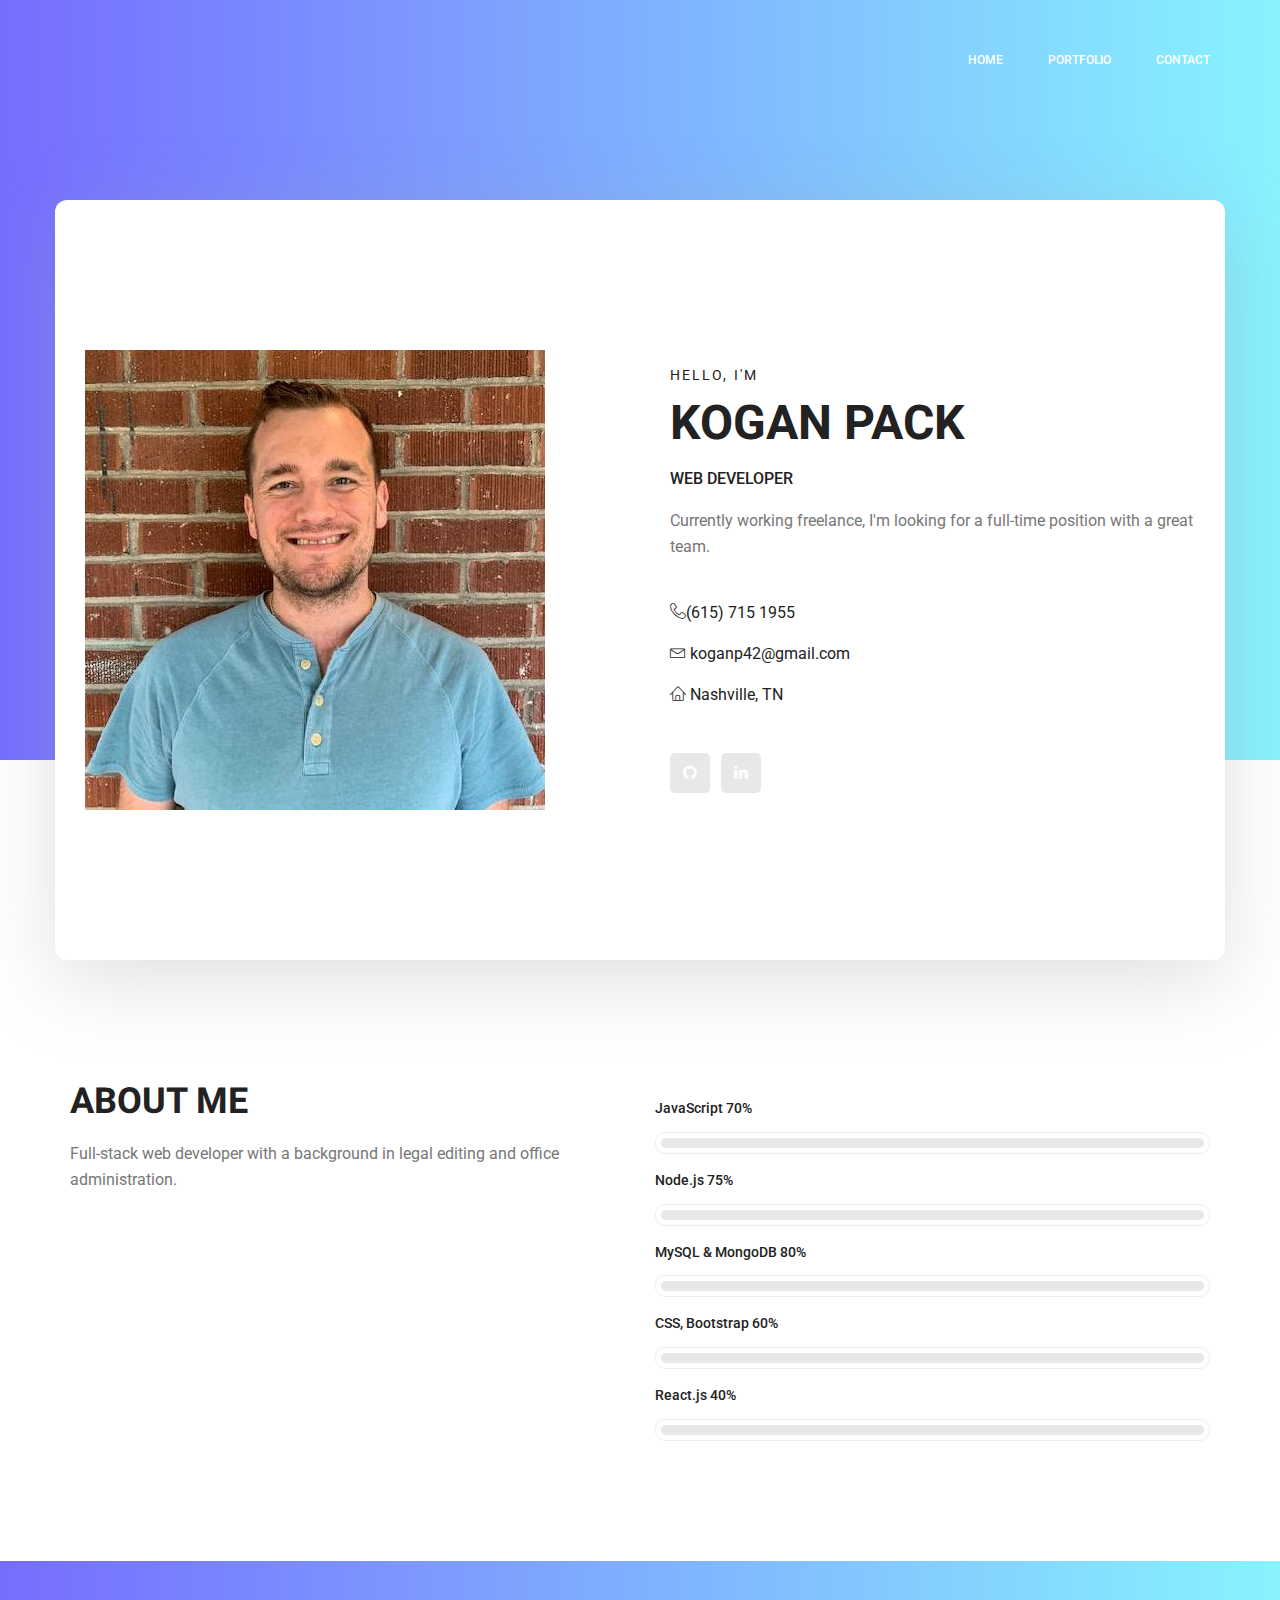
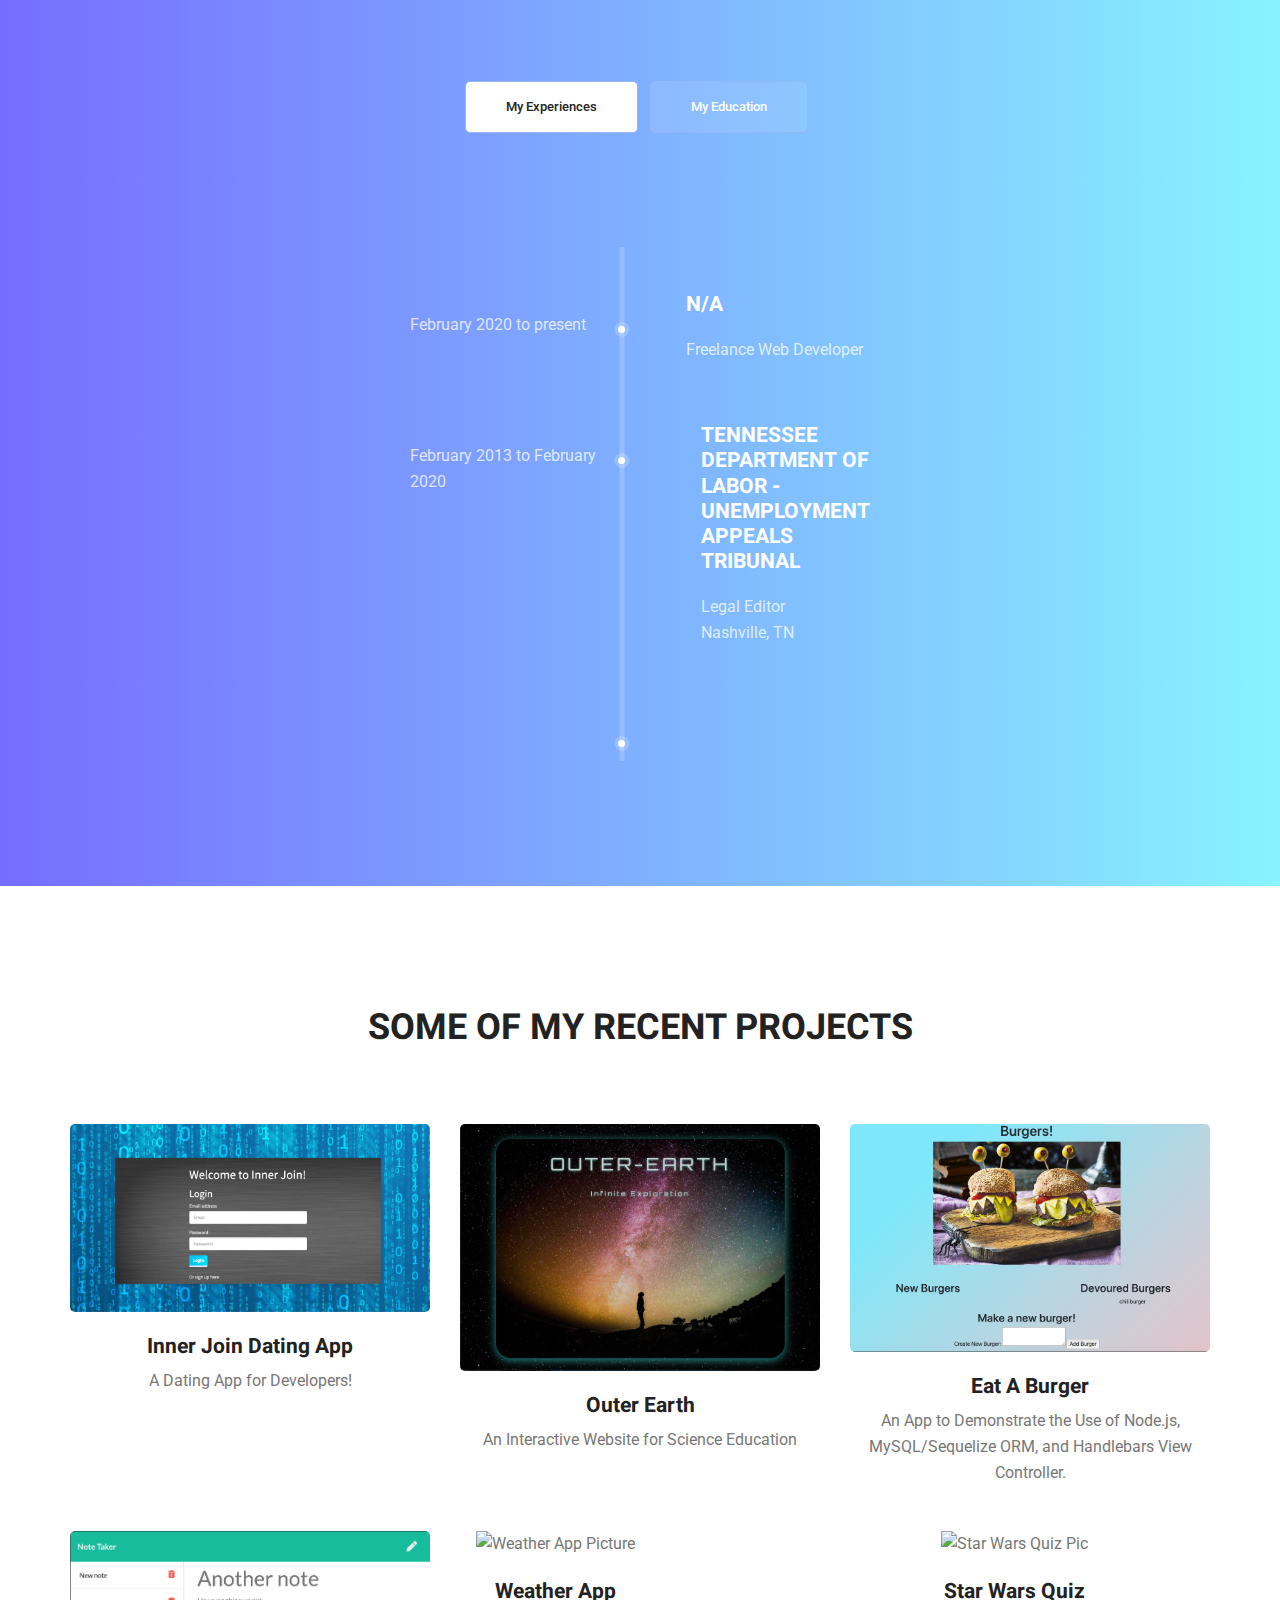
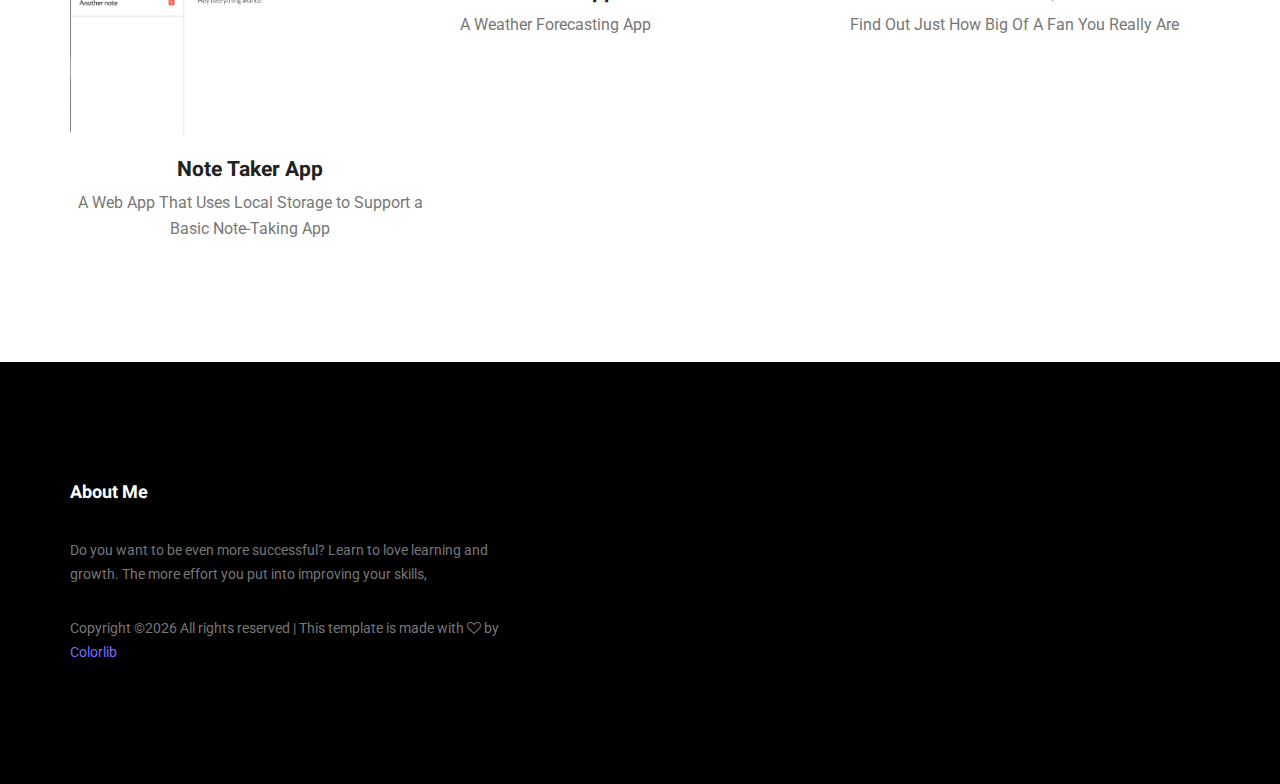
==== commit 801af62b: "Tweak to footer" ====
--- a/index.html
+++ b/index.html
@@ -340,37 +340,6 @@
 <!-- Link back to Colorlib can't be removed. Template is licensed under CC BY 3.0. --></p>
         				</aside>
         			</div>
-        			<div class="col-lg-5 col-sm-6">
-        				<aside class="f_widget news_widget">
-        					<div class="f_title">
-        						<h3>Newsletter</h3>
-        					</div>
-        					<p>Stay updated with our latest trends</p>
-        					<div id="mc_embed_signup">
-                                <form target="_blank" action="https://spondonit.us12.list-manage.com/subscribe/post?u=1462626880ade1ac87bd9c93a&amp;id=92a4423d01" method="get" class="subscribe_form relative">
-                                	<div class="input-group d-flex flex-row">
-                                        <input name="EMAIL" placeholder="Enter email address" onfocus="this.placeholder = ''" onblur="this.placeholder = 'Email Address '" required="" type="email">
-                                        <button class="btn sub-btn"><span class="lnr lnr-arrow-right"></span></button>		
-                                    </div>				
-                                    <div class="mt-10 info"></div>
-                                </form>
-                            </div>
-        				</aside>
-        			</div>
-        			<div class="col-lg-2">
-        				<aside class="f_widget social_widget">
-        					<div class="f_title">
-        						<h3>Follow Me</h3>
-        					</div>
-        					<p>Let us be social</p>
-        					<ul class="list">
-        						<li><a href="#"><i class="fa fa-facebook"></i></a></li>
-        						<li><a href="#"><i class="fa fa-twitter"></i></a></li>
-        						<li><a href="#"><i class="fa fa-dribbble"></i></a></li>
-        						<li><a href="#"><i class="fa fa-behance"></i></a></li>
-        					</ul>
-        				</aside>
-        			</div>
         		</div>
         	</div>
         </footer>
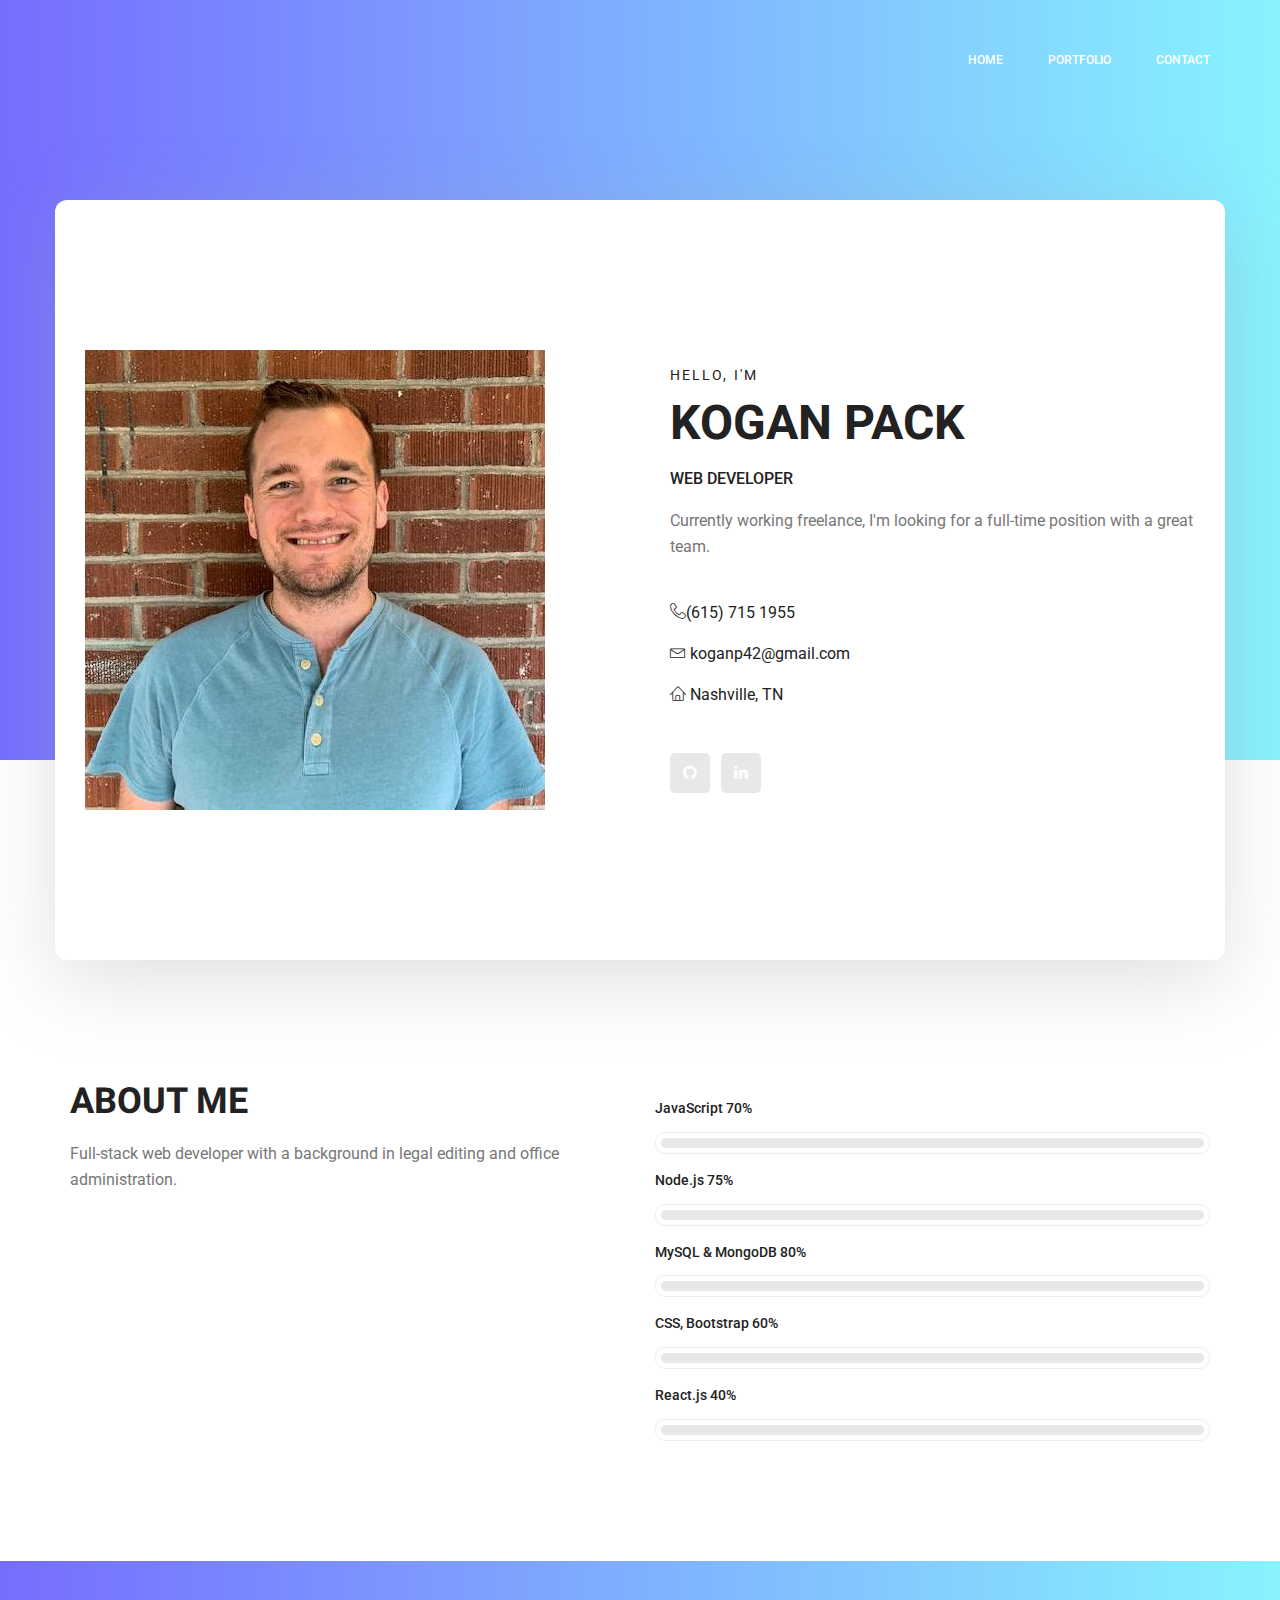
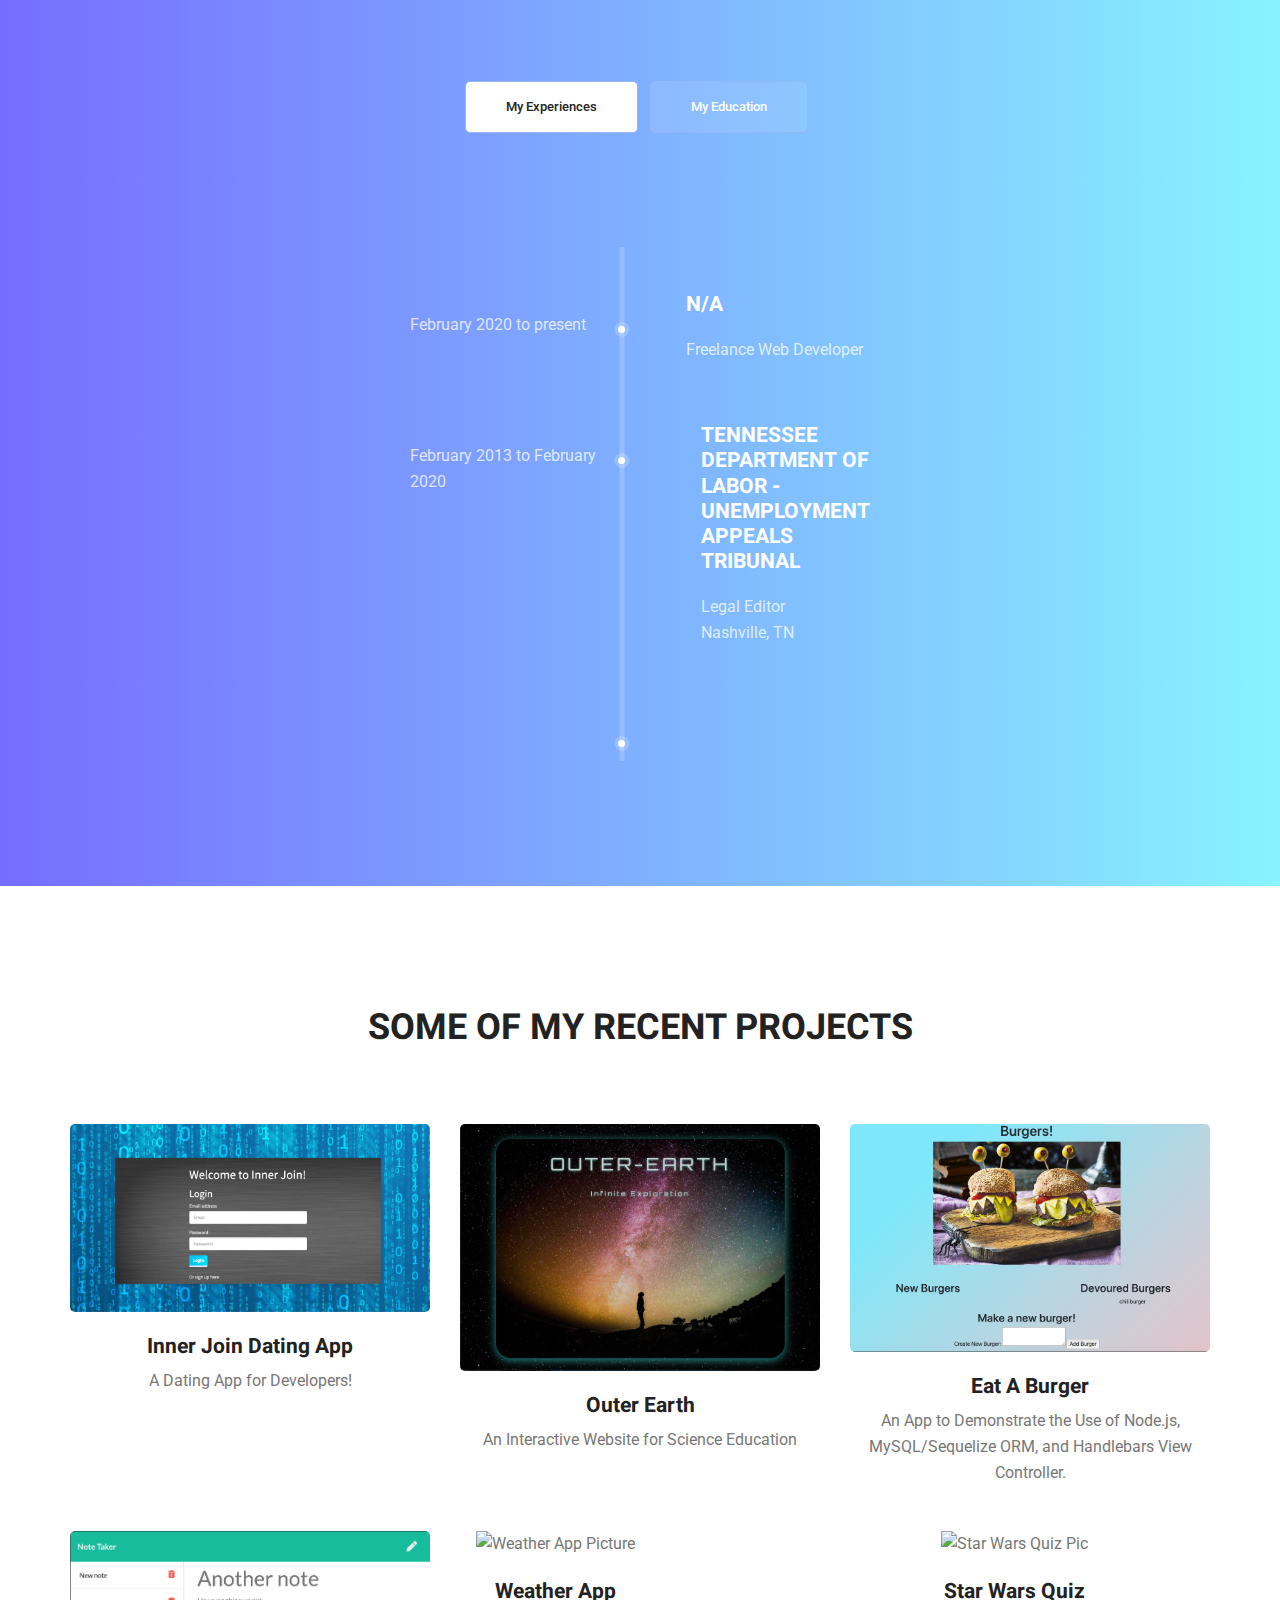
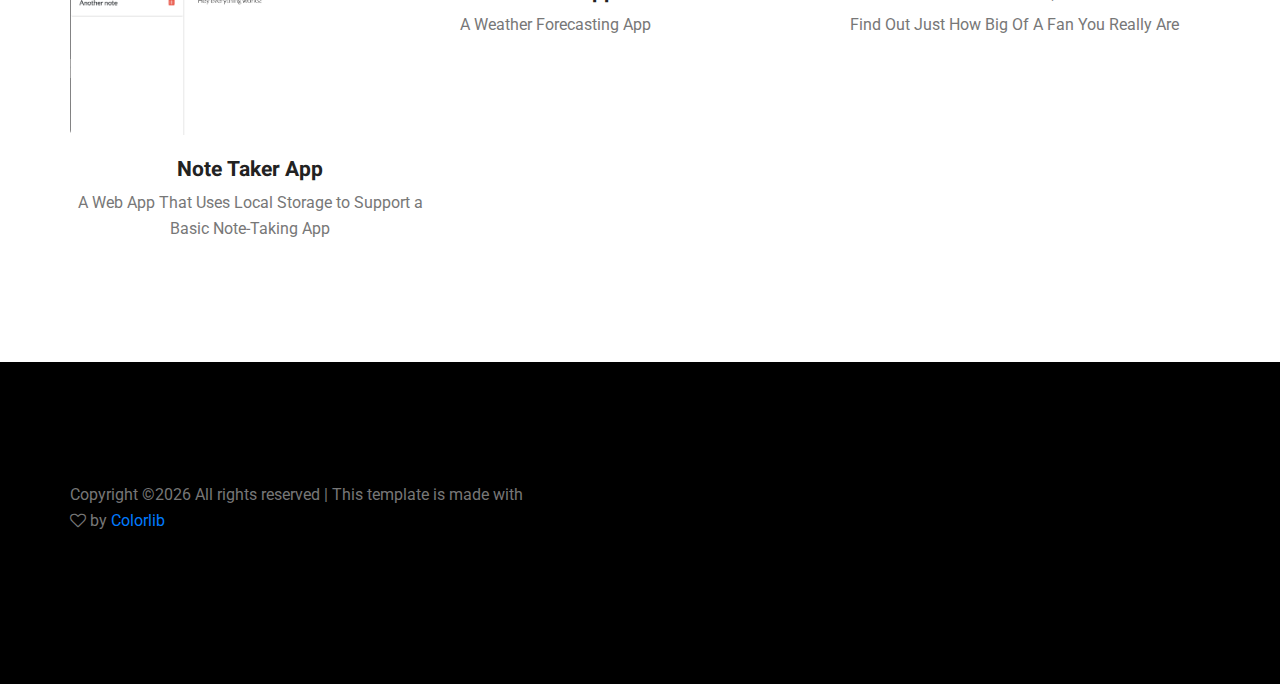
==== commit 1b497c3c: "Another footer tweak." ====
--- a/index.html
+++ b/index.html
@@ -331,11 +331,6 @@
         		<div class="row footer_inner">
         			<div class="col-lg-5 col-sm-6">
         				<aside class="f_widget ab_widget">
-        					<div class="f_title">
-        						<h3>About Me</h3>
-        					</div>
-        					<p>Do you want to be even more successful? Learn to love learning and growth. The more effort you put into improving your skills,</p>
-        					<p><!-- Link back to Colorlib can't be removed. Template is licensed under CC BY 3.0. -->
 Copyright &copy;<script>document.write(new Date().getFullYear());</script> All rights reserved | This template is made with <i class="fa fa-heart-o" aria-hidden="true"></i> by <a href="https://colorlib.com" target="_blank">Colorlib</a>
 <!-- Link back to Colorlib can't be removed. Template is licensed under CC BY 3.0. --></p>
         				</aside>
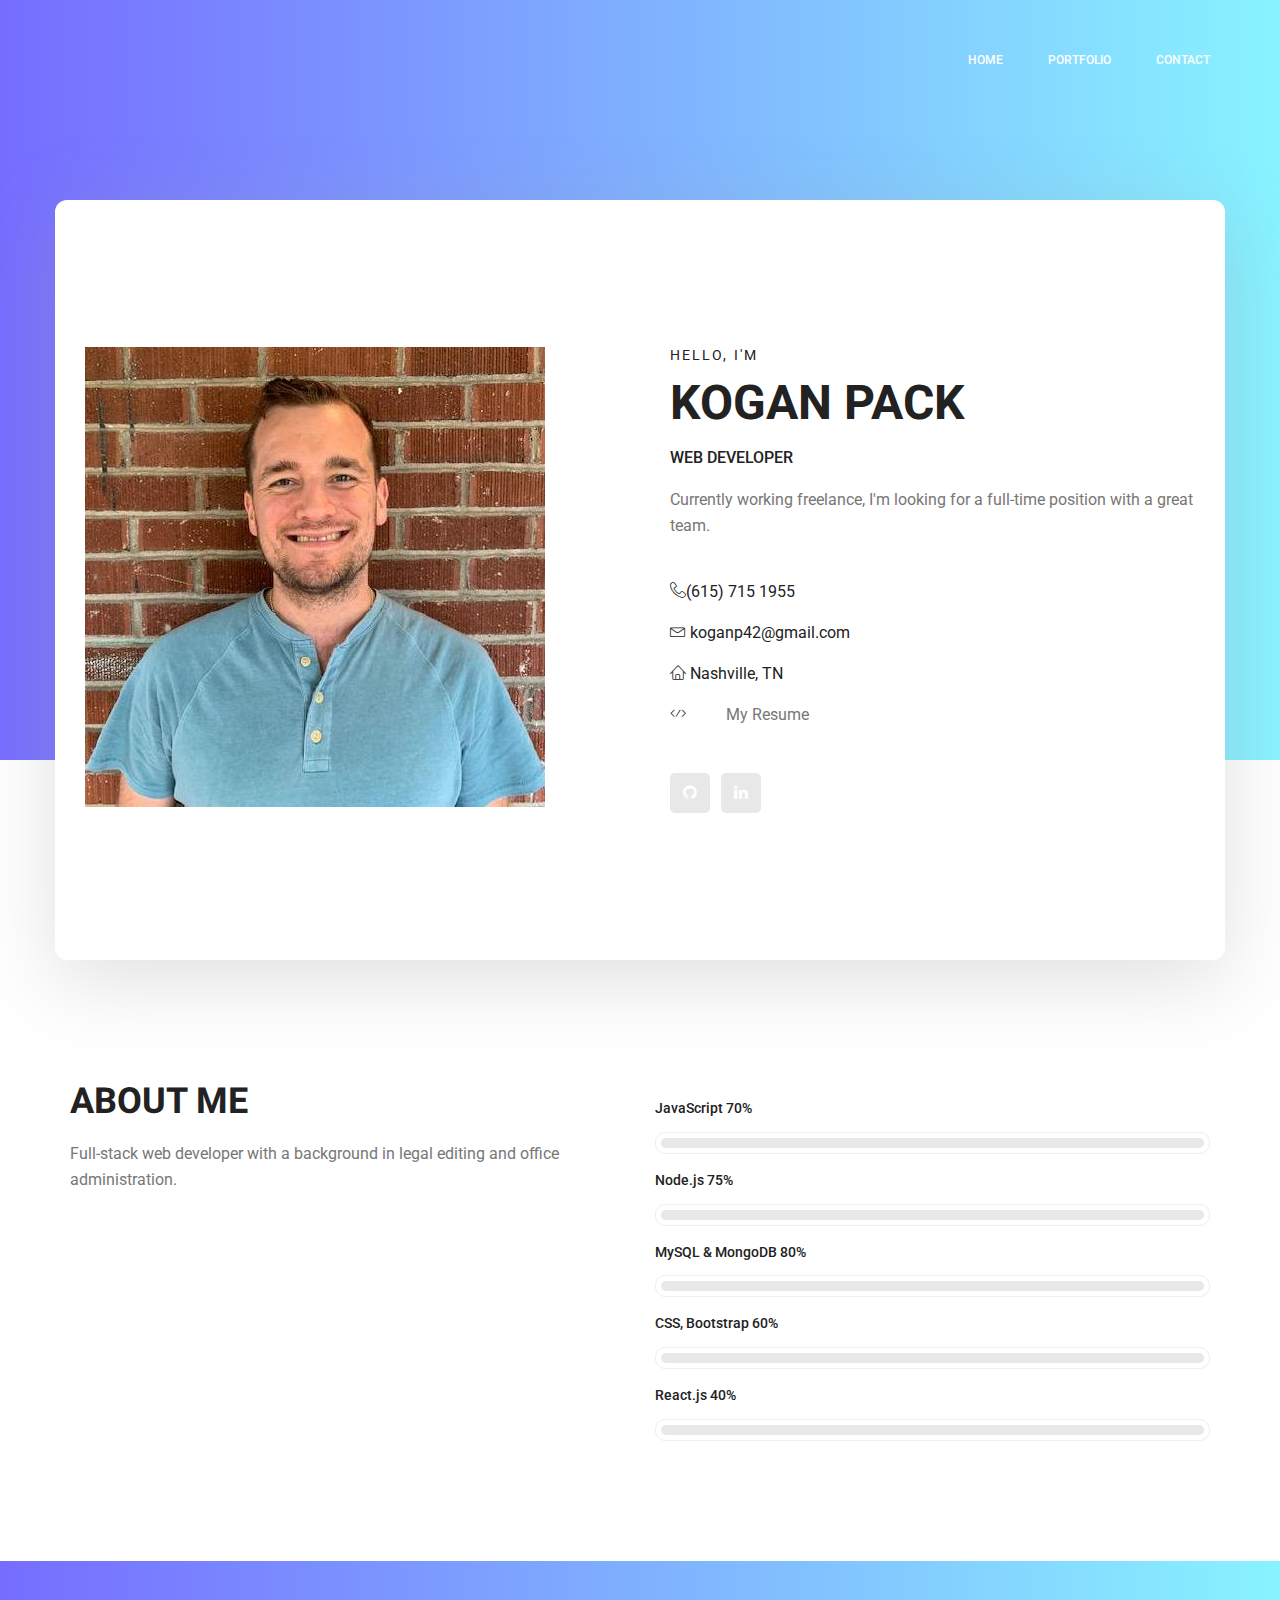
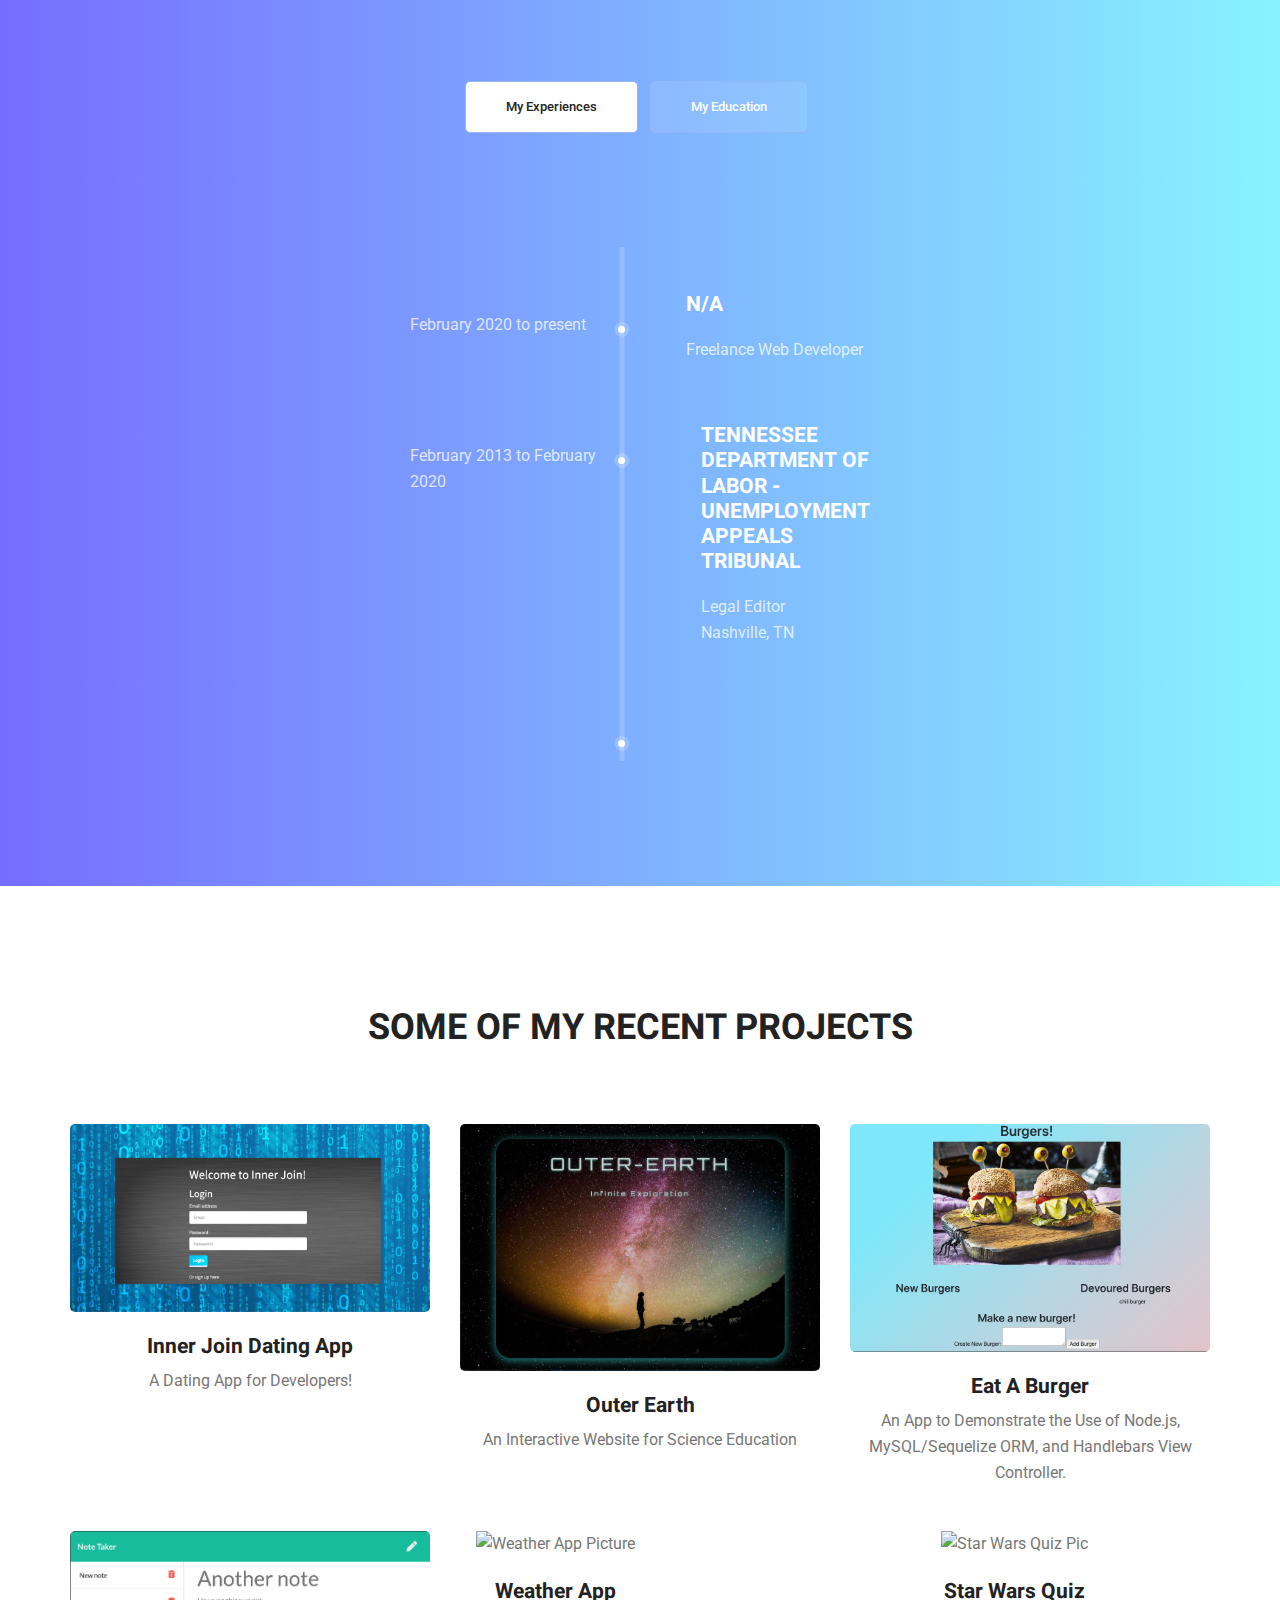
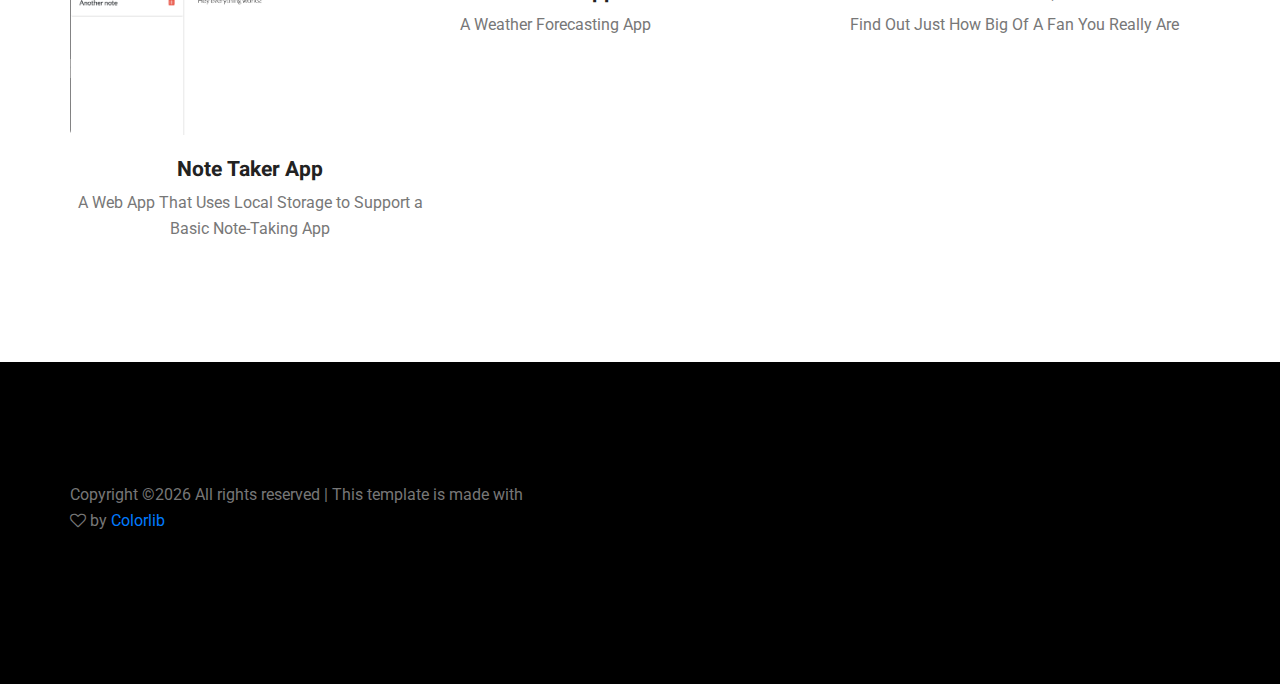
==== commit b8850df0: "Updated resume." ====
--- a/index.html
+++ b/index.html
@@ -64,6 +64,8 @@
 										<li><i class="lnr lnr-phone-handset"></i>(615) 715 1955</a></li>
 										<li><i class="lnr lnr-envelope"></i> koganp42@gmail.com</a></li>
 										<li><i class="lnr lnr-home"></i> Nashville, TN</a></li>
+										<li><i class="lnr lnr-code"></i><a href="https://drive.google.com/file/d/1a0W8zcvS3EZluFxxdbLD8JmMmTijhrzD/view?usp=sharing">My Resume</a></a></li>
+
 									</ul>
 									<ul class="list personal_social">
 										<li><a href="https://github.com/koganp42"><i class="fa fa-github"></i></a></li>
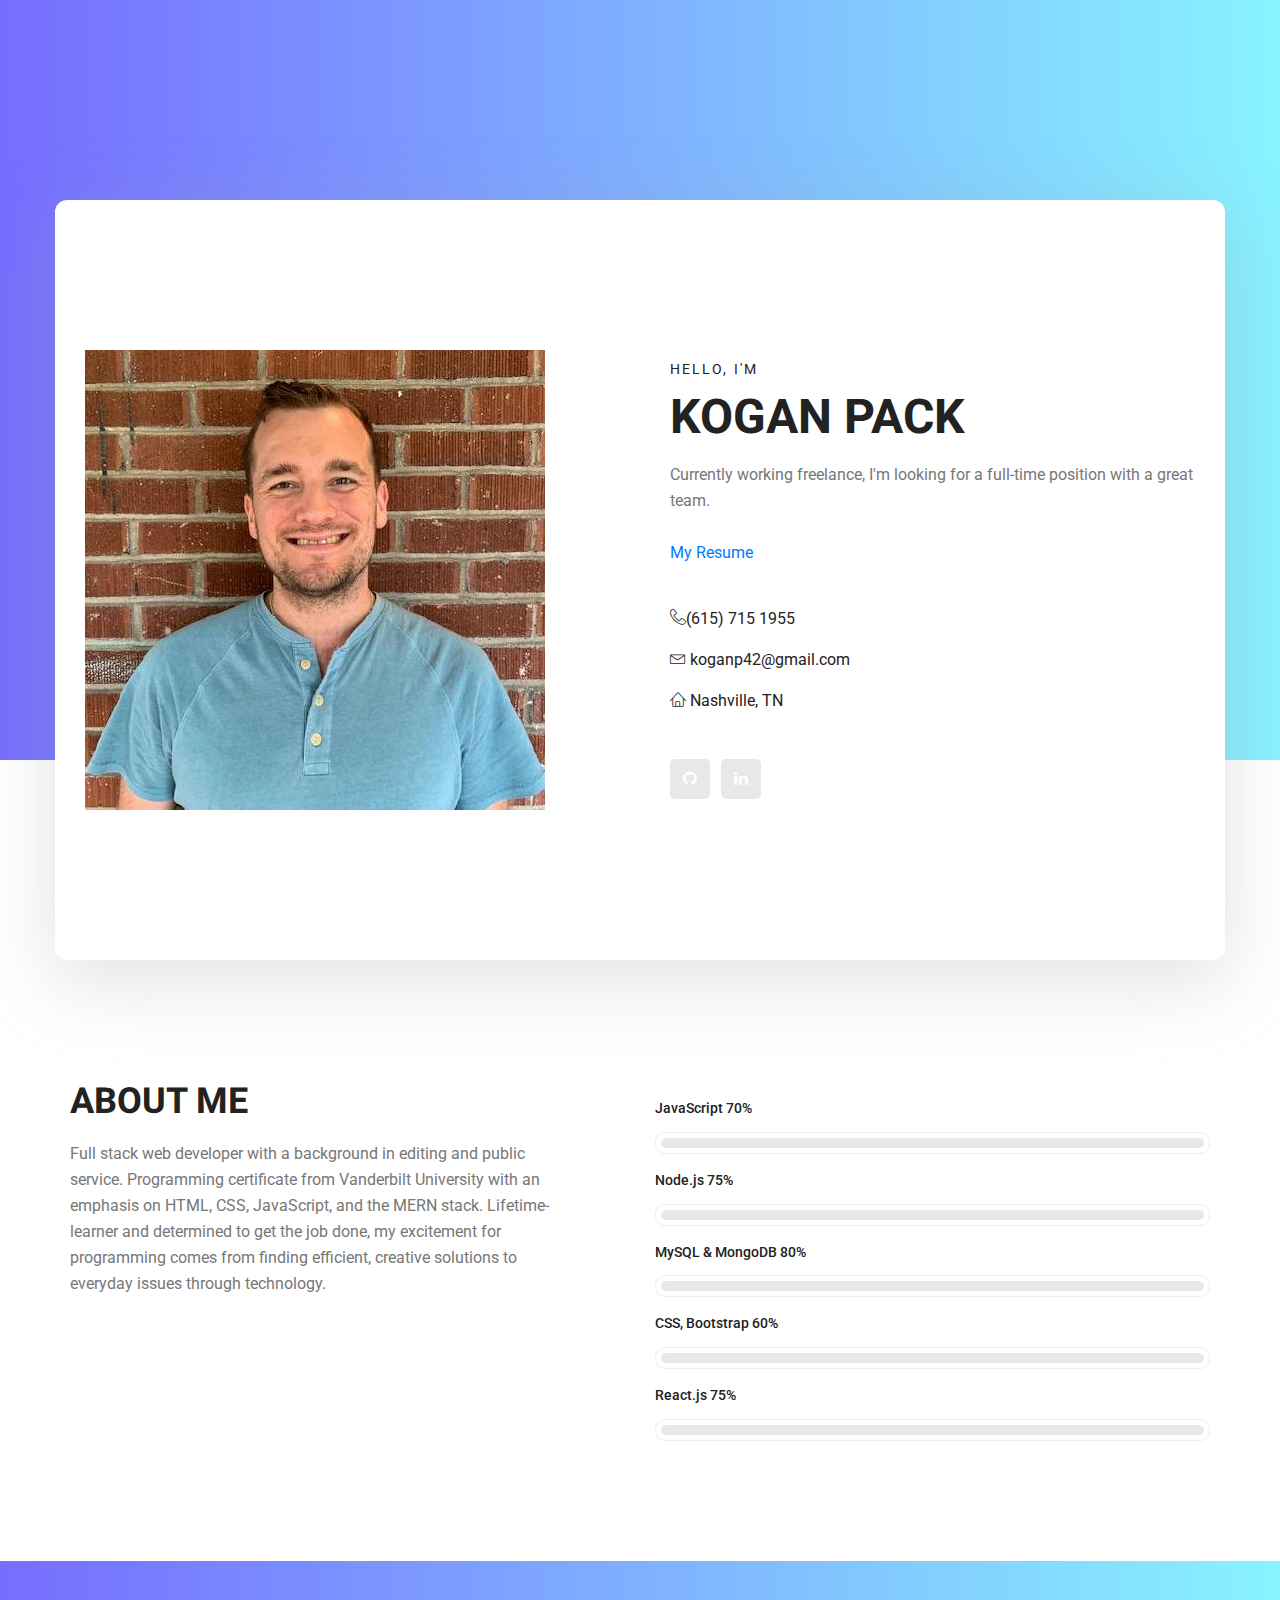
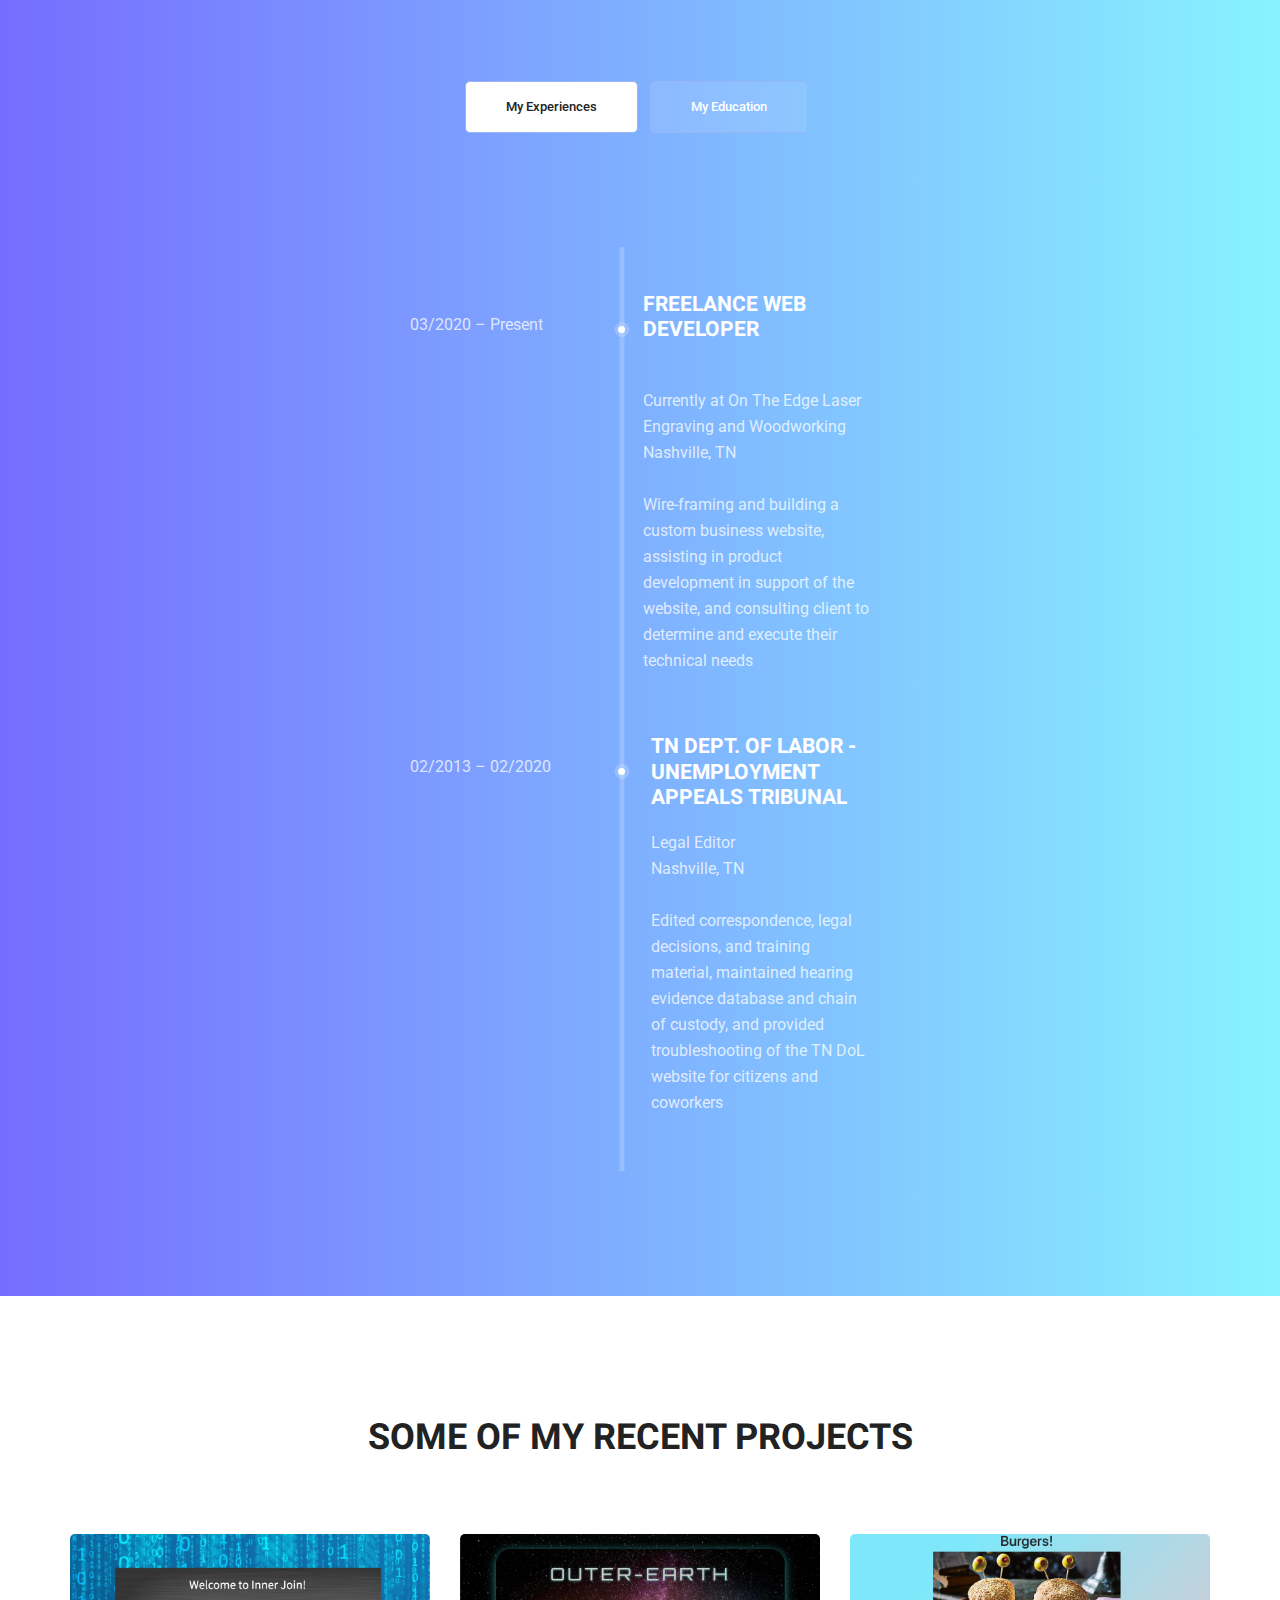
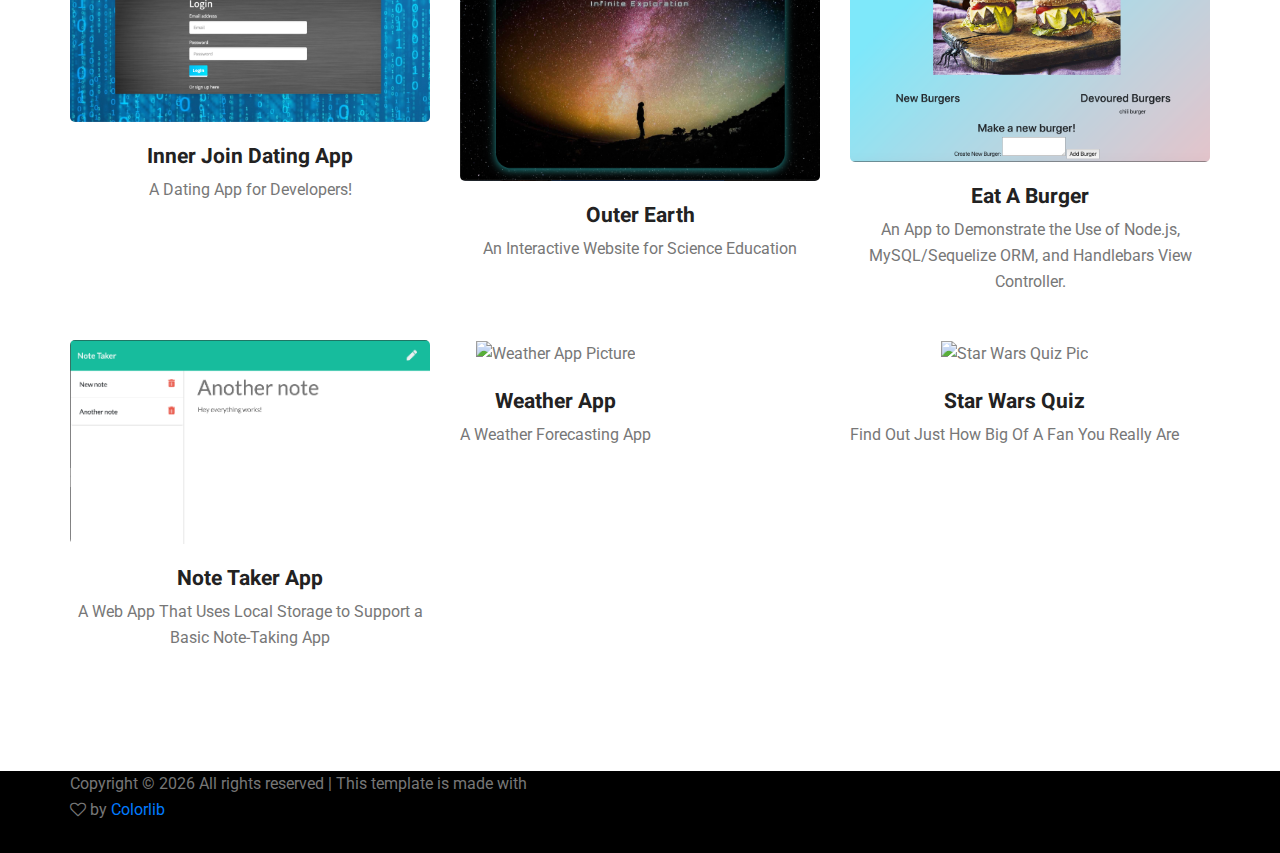
==== commit 545f29dd: "Minor updates." ====
--- a/index.html
+++ b/index.html
@@ -1,29 +1,31 @@
 <!doctype html>
 <html lang="en">
-    <head>
-        <!-- Required meta tags -->
-        <meta charset="utf-8">
-        <meta name="viewport" content="width=device-width, initial-scale=1, shrink-to-fit=no">
-        <link rel="icon" href="img/favicon.png" type="image/png">
-        <title>Kogan Pack's Portfolio</title>
-        <!-- Bootstrap CSS -->
-        <link rel="stylesheet" href="css/bootstrap.css">
-        <link rel="stylesheet" href="vendors/linericon/style.css">
-        <link rel="stylesheet" href="css/font-awesome.min.css">
-        <link rel="stylesheet" href="vendors/owl-carousel/owl.carousel.min.css">
-        <link rel="stylesheet" href="vendors/lightbox/simpleLightbox.css">
-        <link rel="stylesheet" href="vendors/nice-select/css/nice-select.css">
-        <link rel="stylesheet" href="vendors/animate-css/animate.css">
-        <link rel="stylesheet" href="vendors/popup/magnific-popup.css">
-        <link rel="stylesheet" href="vendors/flaticon/flaticon.css">
-        <!-- main css -->
-        <link rel="stylesheet" href="css/style.css">
-        <link rel="stylesheet" href="css/responsive.css">
-    </head>
-    <body>
-        
-        <!--================Header Menu Area =================-->
-        <header class="header_area">
+
+<head>
+	<!-- Required meta tags -->
+	<meta charset="utf-8">
+	<meta name="viewport" content="width=device-width, initial-scale=1, shrink-to-fit=no">
+	<link rel="icon" href="img/favicon.png" type="image/png">
+	<title>Kogan Pack's Portfolio</title>
+	<!-- Bootstrap CSS -->
+	<link rel="stylesheet" href="css/bootstrap.css">
+	<link rel="stylesheet" href="vendors/linericon/style.css">
+	<link rel="stylesheet" href="css/font-awesome.min.css">
+	<link rel="stylesheet" href="vendors/owl-carousel/owl.carousel.min.css">
+	<link rel="stylesheet" href="vendors/lightbox/simpleLightbox.css">
+	<link rel="stylesheet" href="vendors/nice-select/css/nice-select.css">
+	<link rel="stylesheet" href="vendors/animate-css/animate.css">
+	<link rel="stylesheet" href="vendors/popup/magnific-popup.css">
+	<link rel="stylesheet" href="vendors/flaticon/flaticon.css">
+	<!-- main css -->
+	<link rel="stylesheet" href="css/style.css">
+	<link rel="stylesheet" href="css/responsive.css">
+</head>
+
+<body>
+
+	<!--================Header Menu Area =================-->
+	<!-- <header class="header_area">
             <div class="main_menu">
             	<nav class="navbar navbar-expand-lg navbar-light">
 					<div class="container box_1620">
@@ -42,327 +44,341 @@
 					</div>
             	</nav>
             </div>
-        </header>
-        <!--================Header Menu Area =================-->
-        
-        <!--================Home Banner Area =================-->
-        <section class="home_banner_area">
-           	<div class="container box_1620">
-           		<div class="banner_inner d-flex align-items-center">
-					<div class="banner_content">
-						<div class="media">
-							<div class="d-flex">
-								<img src="img/profilePic.jpeg" alt="Kogan Pack Profile Picture">
-							</div>
-							<div class="media-body">
-								<div class="personal_text">
-									<h6>Hello, I'm</h6>
-									<h3>Kogan Pack</h3>
-									<h4>Web Developer</h4>
-									<p>Currently working freelance, I'm looking for a full-time position with a great team.</p>
-									<ul class="list basic_info">
-										<li><i class="lnr lnr-phone-handset"></i>(615) 715 1955</a></li>
-										<li><i class="lnr lnr-envelope"></i> koganp42@gmail.com</a></li>
-										<li><i class="lnr lnr-home"></i> Nashville, TN</a></li>
-										<li><i class="lnr lnr-code"></i><a href="https://drive.google.com/file/d/1a0W8zcvS3EZluFxxdbLD8JmMmTijhrzD/view?usp=sharing">My Resume</a></a></li>
-
-									</ul>
-									<ul class="list personal_social">
-										<li><a href="https://github.com/koganp42"><i class="fa fa-github"></i></a></li>
-										<li><a href="https://www.linkedin.com/in/kogan-pack-656b48178/"><i class="fa fa-linkedin"></i></a></li>
-									</ul>
-								</div>
-							</div>
-						</div>
-					</div>
-				</div>
-            </div>
-        </section>
-        <!--================End Home Banner Area =================-->
-        
-        <!--================Welcome Area =================-->
-        <section class="welcome_area p_120">
-        	<div class="container">
-        		<div class="row welcome_inner">
-        			<div class="col-lg-6">
-        				<div class="welcome_text">
-        					<h4>About Me</h4>
-        					<p>Full-stack web developer with a background in legal editing and office administration. </p>
-        				</div>
-        			</div>
-        			<div class="col-lg-6">
-        				<div class="tools_expert">
-        					<div class="skill_main">
-								<div class="skill_item">
-									<h4>JavaScript <span class="counter">70</span>%</h4>
-									<div class="progress_br">
-										<div class="progress">
-											<div class="progress-bar" role="progressbar" aria-valuenow="70" aria-valuemin="0" aria-valuemax="100"></div>
-										</div>
-									</div>
-								</div>
-								<div class="skill_item">
-									<h4>Node.js <span class="counter">75</span>%</h4>
-									<div class="progress_br">
-										<div class="progress">
-											<div class="progress-bar" role="progressbar" aria-valuenow="75" aria-valuemin="0" aria-valuemax="100"></div>
-										</div>
-									</div>
-								</div>
-								<div class="skill_item">
-									<h4>MySQL & MongoDB <span class="counter">80</span>%</h4>
-									<div class="progress_br">
-										<div class="progress">
-											<div class="progress-bar" role="progressbar" aria-valuenow="80" aria-valuemin="0" aria-valuemax="100"></div>
-										</div>
-									</div>
-								</div>
-								<div class="skill_item">
-									<h4>CSS, Bootstrap <span class="counter">60</span>%</h4>
-									<div class="progress_br">
-										<div class="progress">
-											<div class="progress-bar" role="progressbar" aria-valuenow="60" aria-valuemin="0" aria-valuemax="100"></div>
-										</div>
-									</div>
-								</div>
-								<div class="skill_item">
-									<h4>React.js <span class="counter">40</span>%</h4>
-									<div class="progress_br">
-										<div class="progress">
-											<div class="progress-bar" role="progressbar" aria-valuenow="40" aria-valuemin="0" aria-valuemax="100"></div>
-										</div>
-									</div>
-								</div>
-							</div>
-        				</div>
-        			</div>
-        		</div>
-        	</div>
-        </section>
-        <!--================End Welcome Area =================-->
-        
-        <!--================My Tabs Area =================-->
-        <section class="mytabs_area p_120">
-        	<div class="container">
-        		<div class="tabs_inner">
-					<ul class="nav nav-tabs" id="myTab" role="tablist">
-						<li class="nav-item">
-							<a class="nav-link active" id="home-tab" data-toggle="tab" href="#home" role="tab" aria-controls="home" aria-selected="true">My Experiences</a>
-						</li>
-						<li class="nav-item">
-							<a class="nav-link" id="profile-tab" data-toggle="tab" href="#profile" role="tab" aria-controls="profile" aria-selected="false">My Education</a>
-						</li>
-					</ul>
-					<div class="tab-content" id="myTabContent">
-						<div class="tab-pane fade show active" id="home" role="tabpanel" aria-labelledby="home-tab">
-							<ul class="list">
-								<li>
-									<span></span>
-									<div class="media">
-										<div class="d-flex">
-											<p>February 2020 to present</p>
-										</div>
-										<div class="media-body">
-											<h4>N/A</h4>
-											<p>Freelance Web Developer</p>
-										</div>
-									</div>
-								</li>
-								<li>
-									<span></span>
-									<div class="media">
-										<div class="d-flex">
-											<p>February 2013 to February 2020</p>
-										</div>
-										<div class="media-body">
-											<h4>Tennessee Department of Labor - Unemployment Appeals Tribunal</h4>
-											<p>Legal Editor <br />Nashville, TN</p>
-										</div>
-									</div>
-								</li>
-								<li>
+        </header> -->
+	<!--================Header Menu Area =================-->
+
+	<!--================Home Banner Area =================-->
+	<section class="home_banner_area">
+		<div class="container box_1620">
+			<div class="banner_inner d-flex align-items-center">
+				<div class="banner_content">
+					<div class="media">
+						<div class="d-flex">
+							<img src="img/profilePic.jpeg" alt="Kogan Pack Profile Picture">
+						</div>
+						<div class="media-body">
+							<div class="personal_text">
+								<h6>Hello, I'm</h6>
+								<h3>Kogan Pack</h3>
+								<p>Currently working freelance, I'm looking for a full-time position with a great team.
+									<br />
+									<br />
+									<a
+										href="https://drive.google.com/file/d/1a0W8zcvS3EZluFxxdbLD8JmMmTijhrzD/view?usp=sharing">
+										My Resume
+									</a>
+								</p>
+								<ul class="list basic_info">
+									<li><i class="lnr lnr-phone-handset"></i>(615) 715 1955</a></li>
+									<li><i class="lnr lnr-envelope"></i> koganp42@gmail.com</a></li>
+									<li><i class="lnr lnr-home"></i> Nashville, TN</a></li>
+
+
+								</ul>
+								<ul class="list personal_social">
+									<li><a href="https://github.com/koganp42"><i class="fa fa-github"></i></a></li>
+									<li><a href="https://www.linkedin.com/in/kogan-pack-656b48178/"><i
+												class="fa fa-linkedin"></i></a></li>
+								</ul>
+							</div>
+						</div>
+					</div>
+				</div>
+			</div>
+		</div>
+	</section>
+	<!--================End Home Banner Area =================-->
+
+	<!--================Welcome Area =================-->
+	<section class="welcome_area p_120">
+		<div class="container">
+			<div class="row welcome_inner">
+				<div class="col-lg-6">
+					<div class="welcome_text">
+						<h4>About Me</h4>
+						<p>Full stack web developer with a background in editing and public service. Programming certificate from Vanderbilt University with an emphasis on HTML, CSS, JavaScript, and the MERN stack. Lifetime-learner and determined to get the job done, my excitement for programming comes from finding efficient, creative solutions to everyday issues through technology.</p>
+					</div>
+				</div>
+				<div class="col-lg-6">
+					<div class="tools_expert">
+						<div class="skill_main">
+							<div class="skill_item">
+								<h4>JavaScript <span class="counter">70</span>%</h4>
+								<div class="progress_br">
+									<div class="progress">
+										<div class="progress-bar" role="progressbar" aria-valuenow="70"
+											aria-valuemin="0" aria-valuemax="100"></div>
+									</div>
+								</div>
+							</div>
+							<div class="skill_item">
+								<h4>Node.js <span class="counter">75</span>%</h4>
+								<div class="progress_br">
+									<div class="progress">
+										<div class="progress-bar" role="progressbar" aria-valuenow="75"
+											aria-valuemin="0" aria-valuemax="100"></div>
+									</div>
+								</div>
+							</div>
+							<div class="skill_item">
+								<h4>MySQL & MongoDB <span class="counter">80</span>%</h4>
+								<div class="progress_br">
+									<div class="progress">
+										<div class="progress-bar" role="progressbar" aria-valuenow="80"
+											aria-valuemin="0" aria-valuemax="100"></div>
+									</div>
+								</div>
+							</div>
+							<div class="skill_item">
+								<h4>CSS, Bootstrap <span class="counter">60</span>%</h4>
+								<div class="progress_br">
+									<div class="progress">
+										<div class="progress-bar" role="progressbar" aria-valuenow="60"
+											aria-valuemin="0" aria-valuemax="100"></div>
+									</div>
+								</div>
+							</div>
+							<div class="skill_item">
+								<h4>React.js <span class="counter">75</span>%</h4>
+								<div class="progress_br">
+									<div class="progress">
+										<div class="progress-bar" role="progressbar" aria-valuenow="75"
+											aria-valuemin="0" aria-valuemax="100"></div>
+									</div>
+								</div>
+							</div>
+						</div>
+					</div>
+				</div>
+			</div>
+		</div>
+	</section>
+	<!--================End Welcome Area =================-->
+
+	<!--================My Tabs Area =================-->
+	<section class="mytabs_area p_120">
+		<div class="container">
+			<div class="tabs_inner">
+				<ul class="nav nav-tabs" id="myTab" role="tablist">
+					<li class="nav-item">
+						<a class="nav-link active" id="home-tab" data-toggle="tab" href="#home" role="tab"
+							aria-controls="home" aria-selected="true">My Experiences</a>
+					</li>
+					<li class="nav-item">
+						<a class="nav-link" id="profile-tab" data-toggle="tab" href="#profile" role="tab"
+							aria-controls="profile" aria-selected="false">My Education</a>
+					</li>
+				</ul>
+				<div class="tab-content" id="myTabContent">
+					<div class="tab-pane fade show active" id="home" role="tabpanel" aria-labelledby="home-tab">
+						<ul class="list">
+							<li>
 								<span></span>
-									<div class="media">
-										<div class="d-flex">
-											<!-- <p>Duration</p> -->
-										</div>
-										<div class="media-body">
-											<!-- <h4>Colorlib</h4>
-											<p>Title <br />Location</p> -->
-										</div>
-									</div>
-								</li>
-							</ul>
-						</div>
-						<div class="tab-pane fade" id="profile" role="tabpanel" aria-labelledby="profile-tab">
-							<ul class="list">
-								<li>
-									<span></span>
-									<div class="media">
-										<div class="d-flex">
-											<p>2019 - 2020</p>
-										</div>
-										<div class="media-body">
-											<h4>Web Development Bootcamp</h4>
-											<p>at Vanderbilt University <br />HTML5, CSS3, JavaScript, jQuery, Bootstrap, MySQL, MongoDB, React.js, Node.js, <br /> Express.js, MERN Stack, Agile Development, Heroku, Git, and QA</p>
-										</div>
-									</div>
-								</li>
-								<li>
-									<span></span>
-									<div class="media">
-										<div class="d-flex">
-											<p>August 2008 to December 2012</p>
-										</div>
-										<div class="media-body">
-											<h4>Middle Tennessee State University</h4>
-											<p>Bachelor of Arts in English Literature  <br />Murfreesboro, Tennessee</p>
-										</div>
-									</div>
-								</li>
-								<li>
-									<span></span>
-									<div class="media">
-										<div class="d-flex">
-											<p></p>
-										</div>
-										<div class="media-body">
-											<h4></h4>
-											<p></p>
-										</div>
-									</div>
-								</li>
-							</ul>
-						</div>
-					</div>
-        		</div>
-        	</div>
-        </section>
-        <!--================End My Tabs Area =================-->
-        
-        <!--================Home Gallery Area =================-->
-        <section class="home_gallery_area p_120">
-        	<div class="container">
-        		<div class="main_title">
-        			<h2>Some of My Recent Projects</h2>
-        		</div>
-        	</div>
-        	<div class="container">
-        		<div class="gallery_f_inner row imageGallery1">
-        			<div class="col-lg-4 col-md-4 col-sm-6 brand manipul design print">
-        				<div class="h_gallery_item">
-        					<div class="g_img_item">
-        						<img class="img-fluid" src="img/gallery/InnerJoinProject.png" alt="Inner Join Project Picture">
-        						<a class="light" href="https://immense-hamlet-86412.herokuapp.com/"><img src="img/gallery/icon.png" alt="Inner Join Project Highlighted Image"></a>
-        					</div>
-        					<div class="g_item_text">
-        						<h4>Inner Join Dating App</h4>
-        						<p>A Dating App for Developers!</p>
-        					</div>
-        				</div>
-        			</div>
-        			<div class="col-lg-4 col-md-4 col-sm-6 brand manipul creative">
-        				<div class="h_gallery_item">
-        					<div class="g_img_item">
-        						<img class="img-fluid" src="img/gallery/outer-earth-pic.png" alt="Outer Earth Project Image">
-        						<a class="light" href="https://koganp42.github.io/Outer_Earth/"><img src="img/gallery/icon.png" alt="Outer Earth Project Highlighted Image"></a>
-        					</div>
-        					<div class="g_item_text">
-        						<h4>Outer Earth</h4>
-        						<p>An Interactive Website for Science Education</p>
-        					</div>
-        				</div>
-        			</div>
-        			<div class="col-lg-4 col-md-4 col-sm-6 manipul creative design print">
-        				<div class="h_gallery_item">
-        					<div class="g_img_item">
-        						<img class="img-fluid" src="img/gallery/EatABurger.png" alt="Eat A Burger App">
-        						<a class="light" href="https://dry-hamlet-34142.herokuapp.com/"><img src="img/gallery/icon.png" alt=""></a>
-        					</div>
-        					<div class="g_item_text">
-        						<h4>Eat A Burger</h4>
-        						<p>An App to Demonstrate the Use of Node.js, MySQL/Sequelize ORM, and Handlebars View Controller.</p>
-        					</div>
-        				</div>
-        			</div>
-        			<div class="col-lg-4 col-md-4 col-sm-6 brand creative print">
-        				<div class="h_gallery_item">
-        					<div class="g_img_item">
-        						<img class="img-fluid" src="img/gallery/note-taker-example.png" alt="Note Taker App Picture">
-        						<a class="light" href="https://github.com/koganp42/Note_Taker"><img src="img/gallery/icon.png" alt=""></a>
-        					</div>
-        					<div class="g_item_text">
-        						<h4>Note Taker App</h4>
-        						<p>A Web App That Uses Local Storage to Support a Basic Note-Taking App</p>
-        					</div>
-        				</div>
-        			</div>
-        			<div class="col-lg-4 col-md-4 col-sm-6 brand manipul design">
-        				<div class="h_gallery_item">
-        					<div class="g_img_item">
-        						<img class="img-fluid" src="img/gallery/weather-app-pic.png" alt="Weather App Picture">
-        						<a class="light" href="https://koganp42.github.io/weather-forecaster/"><img src="img/gallery/icon.png" alt=""></a>
-        					</div>
-        					<div class="g_item_text">
-        						<h4>Weather App</h4>
-        						<p>A Weather Forecasting App</p>
-        					</div>
-        				</div>
-        			</div>
-        			<div class="col-lg-4 col-md-4 col-sm-6 brand creative">
-        				<div class="h_gallery_item">
-        					<div class="g_img_item">
-        						<img class="img-fluid" src="img/gallery/StarWarsQuiz.png" alt="Star Wars Quiz Pic">
-        						<a class="light" href="https://koganp42.github.io/starWarsQuizGame/"><img src="img/gallery/icon.png" alt=""></a>
-        					</div>
-        					<div class="g_item_text">
-        						<h4>Star Wars Quiz</h4>
-        						<p>Find Out Just How Big Of A Fan You Really Are</p>
-        					</div>
-        				</div>
-        			</div>
-        		</div>
-        	</div>
-        </section>
-        <!--================End Home Gallery Area =================-->
-        
-        
-        <!--================Footer Area =================-->
-        <footer class="footer_area p_120">
-        	<div class="container">
-        		<div class="row footer_inner">
-        			<div class="col-lg-5 col-sm-6">
-        				<aside class="f_widget ab_widget">
-Copyright &copy;<script>document.write(new Date().getFullYear());</script> All rights reserved | This template is made with <i class="fa fa-heart-o" aria-hidden="true"></i> by <a href="https://colorlib.com" target="_blank">Colorlib</a>
-<!-- Link back to Colorlib can't be removed. Template is licensed under CC BY 3.0. --></p>
-        				</aside>
-        			</div>
-        		</div>
-        	</div>
-        </footer>
-        <!--================End Footer Area =================-->
-        
-        
-        
-        
-        
-        
-        <!-- Optional JavaScript -->
-        <!-- jQuery first, then Popper.js, then Bootstrap JS -->
-        <script src="js/jquery-3.3.1.min.js"></script>
-        <script src="js/popper.js"></script>
-        <script src="js/bootstrap.min.js"></script>
-        <script src="js/stellar.js"></script>
-        <script src="vendors/lightbox/simpleLightbox.min.js"></script>
-        <script src="vendors/nice-select/js/jquery.nice-select.min.js"></script>
-        <script src="vendors/isotope/imagesloaded.pkgd.min.js"></script>
-        <script src="vendors/isotope/isotope.pkgd.min.js"></script>
-        <script src="vendors/owl-carousel/owl.carousel.min.js"></script>
-        <script src="vendors/popup/jquery.magnific-popup.min.js"></script>
-        <script src="js/jquery.ajaxchimp.min.js"></script>
-        <script src="vendors/counter-up/jquery.waypoints.min.js"></script>
-        <script src="vendors/counter-up/jquery.counterup.min.js"></script>
-        <script src="js/mail-script.js"></script>
-        <script src="js/theme.js"></script>
-    </body>
+								<div class="media">
+									<div class="d-flex">
+										<p>03/2020 – Present</p>
+									</div>
+									<div class="media-body">
+										<h4>Freelance Web Developer</h4>
+										<p><br />Currently at On The Edge Laser Engraving and Woodworking
+											<br />Nashville, TN</p><br />
+										<p>Wire-framing and building a custom business website, assisting in product
+											development in support of the website,
+											and consulting client to determine and execute their technical needs</p>
+									</div>
+								</div>
+							</li>
+							<li>
+								<span></span>
+								<div class="media">
+									<div class="d-flex">
+										<p>02/2013 – 02/2020</p>
+									</div>
+									<div class="media-body">
+										<h4>TN Dept. of Labor - Unemployment Appeals Tribunal</h4>
+										<p>Legal Editor <br />Nashville, TN</p><br />
+										<p>Edited correspondence, legal decisions, and training material, maintained
+											hearing evidence database and chain of custody, and provided troubleshooting
+											of the TN DoL website for citizens and coworkers</p>
+									</div>
+								</div>
+							</li>
+						</ul>
+					</div>
+					<div class="tab-pane fade" id="profile" role="tabpanel" aria-labelledby="profile-tab">
+						<ul class="list">
+							<li>
+								<span></span>
+								<div class="media">
+									<div class="d-flex">
+										<p>10/2019 – 04/2020</p>
+									</div>
+									<div class="media-body">
+										<h4>Vanderbilt Web Development Bootcamp</h4>
+										<p>HTML5, CSS3, JavaScript, jQuery, Bootstrap, MySQL, MongoDB, React.js,
+											Node.js, Express.js, MERN Stack, Agile Development, Heroku, Git, and QA</p>
+									</div>
+								</div>
+							</li>
+							<li>
+								<span></span>
+								<div class="media">
+									<div class="d-flex">
+										<p>08/2008 – 12/2012</p>
+									</div>
+									<div class="media-body">
+										<h4>Middle Tennessee State University</h4>
+										<p>Bachelor of Arts in English Literature
+											<br />Murfreesboro, Tennessee</p>
+									</div>
+								</div>
+							</li>
+						</ul>
+					</div>
+				</div>
+			</div>
+		</div>
+	</section>
+	<!--================End My Tabs Area =================-->
+
+	<!--================Home Gallery Area =================-->
+	<section class="home_gallery_area p_120">
+		<div class="container">
+			<div class="main_title">
+				<h2>Some of My Recent Projects</h2>
+			</div>
+		</div>
+		<div class="container">
+			<div class="gallery_f_inner row imageGallery1">
+				<div class="col-lg-4 col-md-4 col-sm-6 brand manipul design print">
+					<div class="h_gallery_item">
+						<div class="g_img_item">
+							<img class="img-fluid" src="img/gallery/InnerJoinProject.png"
+								alt="Inner Join Project Picture">
+							<a class="light" href="https://immense-hamlet-86412.herokuapp.com/"><img
+									src="img/gallery/icon.png" alt="Inner Join Project Highlighted Image"></a>
+						</div>
+						<div class="g_item_text">
+							<h4>Inner Join Dating App</h4>
+							<p>A Dating App for Developers!</p>
+						</div>
+					</div>
+				</div>
+				<div class="col-lg-4 col-md-4 col-sm-6 brand manipul creative">
+					<div class="h_gallery_item">
+						<div class="g_img_item">
+							<img class="img-fluid" src="img/gallery/outer-earth-pic.png"
+								alt="Outer Earth Project Image">
+							<a class="light" href="https://koganp42.github.io/Outer_Earth/"><img
+									src="img/gallery/icon.png" alt="Outer Earth Project Highlighted Image"></a>
+						</div>
+						<div class="g_item_text">
+							<h4>Outer Earth</h4>
+							<p>An Interactive Website for Science Education</p>
+						</div>
+					</div>
+				</div>
+				<div class="col-lg-4 col-md-4 col-sm-6 manipul creative design print">
+					<div class="h_gallery_item">
+						<div class="g_img_item">
+							<img class="img-fluid" src="img/gallery/EatABurger.png" alt="Eat A Burger App">
+							<a class="light" href="https://dry-hamlet-34142.herokuapp.com/"><img
+									src="img/gallery/icon.png" alt=""></a>
+						</div>
+						<div class="g_item_text">
+							<h4>Eat A Burger</h4>
+							<p>An App to Demonstrate the Use of Node.js, MySQL/Sequelize ORM, and Handlebars View
+								Controller.</p>
+						</div>
+					</div>
+				</div>
+				<div class="col-lg-4 col-md-4 col-sm-6 brand creative print">
+					<div class="h_gallery_item">
+						<div class="g_img_item">
+							<img class="img-fluid" src="img/gallery/note-taker-example.png"
+								alt="Note Taker App Picture">
+							<a class="light" href="https://github.com/koganp42/Note_Taker"><img
+									src="img/gallery/icon.png" alt=""></a>
+						</div>
+						<div class="g_item_text">
+							<h4>Note Taker App</h4>
+							<p>A Web App That Uses Local Storage to Support a Basic Note-Taking App</p>
+						</div>
+					</div>
+				</div>
+				<div class="col-lg-4 col-md-4 col-sm-6 brand manipul design">
+					<div class="h_gallery_item">
+						<div class="g_img_item">
+							<img class="img-fluid" src="img/gallery/weather-app-pic.png" alt="Weather App Picture">
+							<a class="light" href="https://koganp42.github.io/weather-forecaster/"><img
+									src="img/gallery/icon.png" alt=""></a>
+						</div>
+						<div class="g_item_text">
+							<h4>Weather App</h4>
+							<p>A Weather Forecasting App</p>
+						</div>
+					</div>
+				</div>
+				<div class="col-lg-4 col-md-4 col-sm-6 brand creative">
+					<div class="h_gallery_item">
+						<div class="g_img_item">
+							<img class="img-fluid" src="img/gallery/StarWarsQuiz.png" alt="Star Wars Quiz Pic">
+							<a class="light" href="https://koganp42.github.io/starWarsQuizGame/"><img
+									src="img/gallery/icon.png" alt=""></a>
+						</div>
+						<div class="g_item_text">
+							<h4>Star Wars Quiz</h4>
+							<p>Find Out Just How Big Of A Fan You Really Are</p>
+						</div>
+					</div>
+				</div>
+			</div>
+		</div>
+	</section>
+	<!--================End Home Gallery Area =================-->
+
+
+	<!--================Footer Area =================-->
+	<footer class="footer_area p_60">
+		<div class="container">
+			<div class="row footer_inner">
+				<div class="col-lg-5 col-sm-6">
+					<aside class="f_widget ab_widget">
+						Copyright &copy;
+						<script>document.write(new Date().getFullYear());</script> All rights reserved | This template
+						is made with <i class="fa fa-heart-o" aria-hidden="true"></i> by <a href="https://colorlib.com"
+							target="_blank">Colorlib</a>
+						<!-- Link back to Colorlib can't be removed. Template is licensed under CC BY 3.0. -->
+						</p>
+					</aside>
+				</div>
+			</div>
+		</div>
+	</footer>
+	<!--================End Footer Area =================-->
+
+
+
+
+
+
+	<!-- Optional JavaScript -->
+	<!-- jQuery first, then Popper.js, then Bootstrap JS -->
+	<script src="js/jquery-3.3.1.min.js"></script>
+	<script src="js/popper.js"></script>
+	<script src="js/bootstrap.min.js"></script>
+	<script src="js/stellar.js"></script>
+	<script src="vendors/lightbox/simpleLightbox.min.js"></script>
+	<script src="vendors/nice-select/js/jquery.nice-select.min.js"></script>
+	<script src="vendors/isotope/imagesloaded.pkgd.min.js"></script>
+	<script src="vendors/isotope/isotope.pkgd.min.js"></script>
+	<script src="vendors/owl-carousel/owl.carousel.min.js"></script>
+	<script src="vendors/popup/jquery.magnific-popup.min.js"></script>
+	<script src="js/jquery.ajaxchimp.min.js"></script>
+	<script src="vendors/counter-up/jquery.waypoints.min.js"></script>
+	<script src="vendors/counter-up/jquery.counterup.min.js"></script>
+	<script src="js/mail-script.js"></script>
+	<script src="js/theme.js"></script>
+</body>
+
 </html>